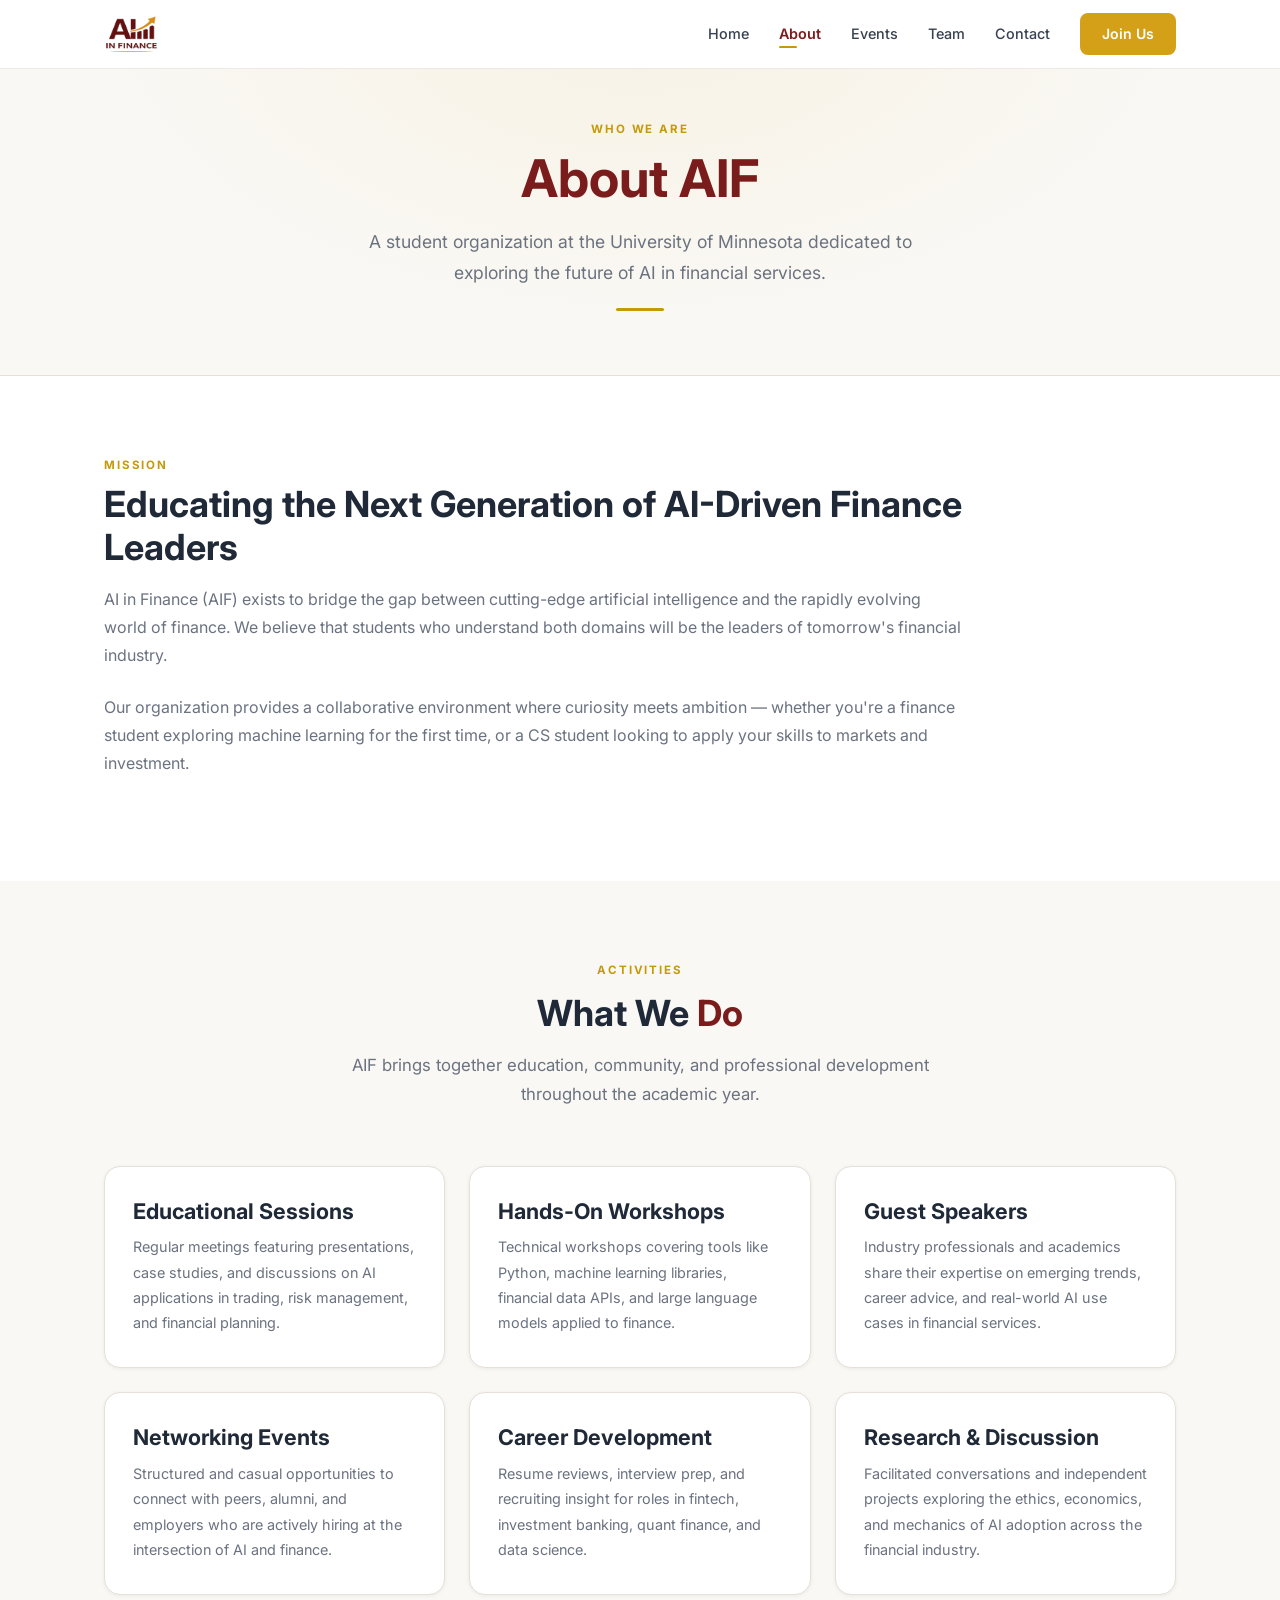
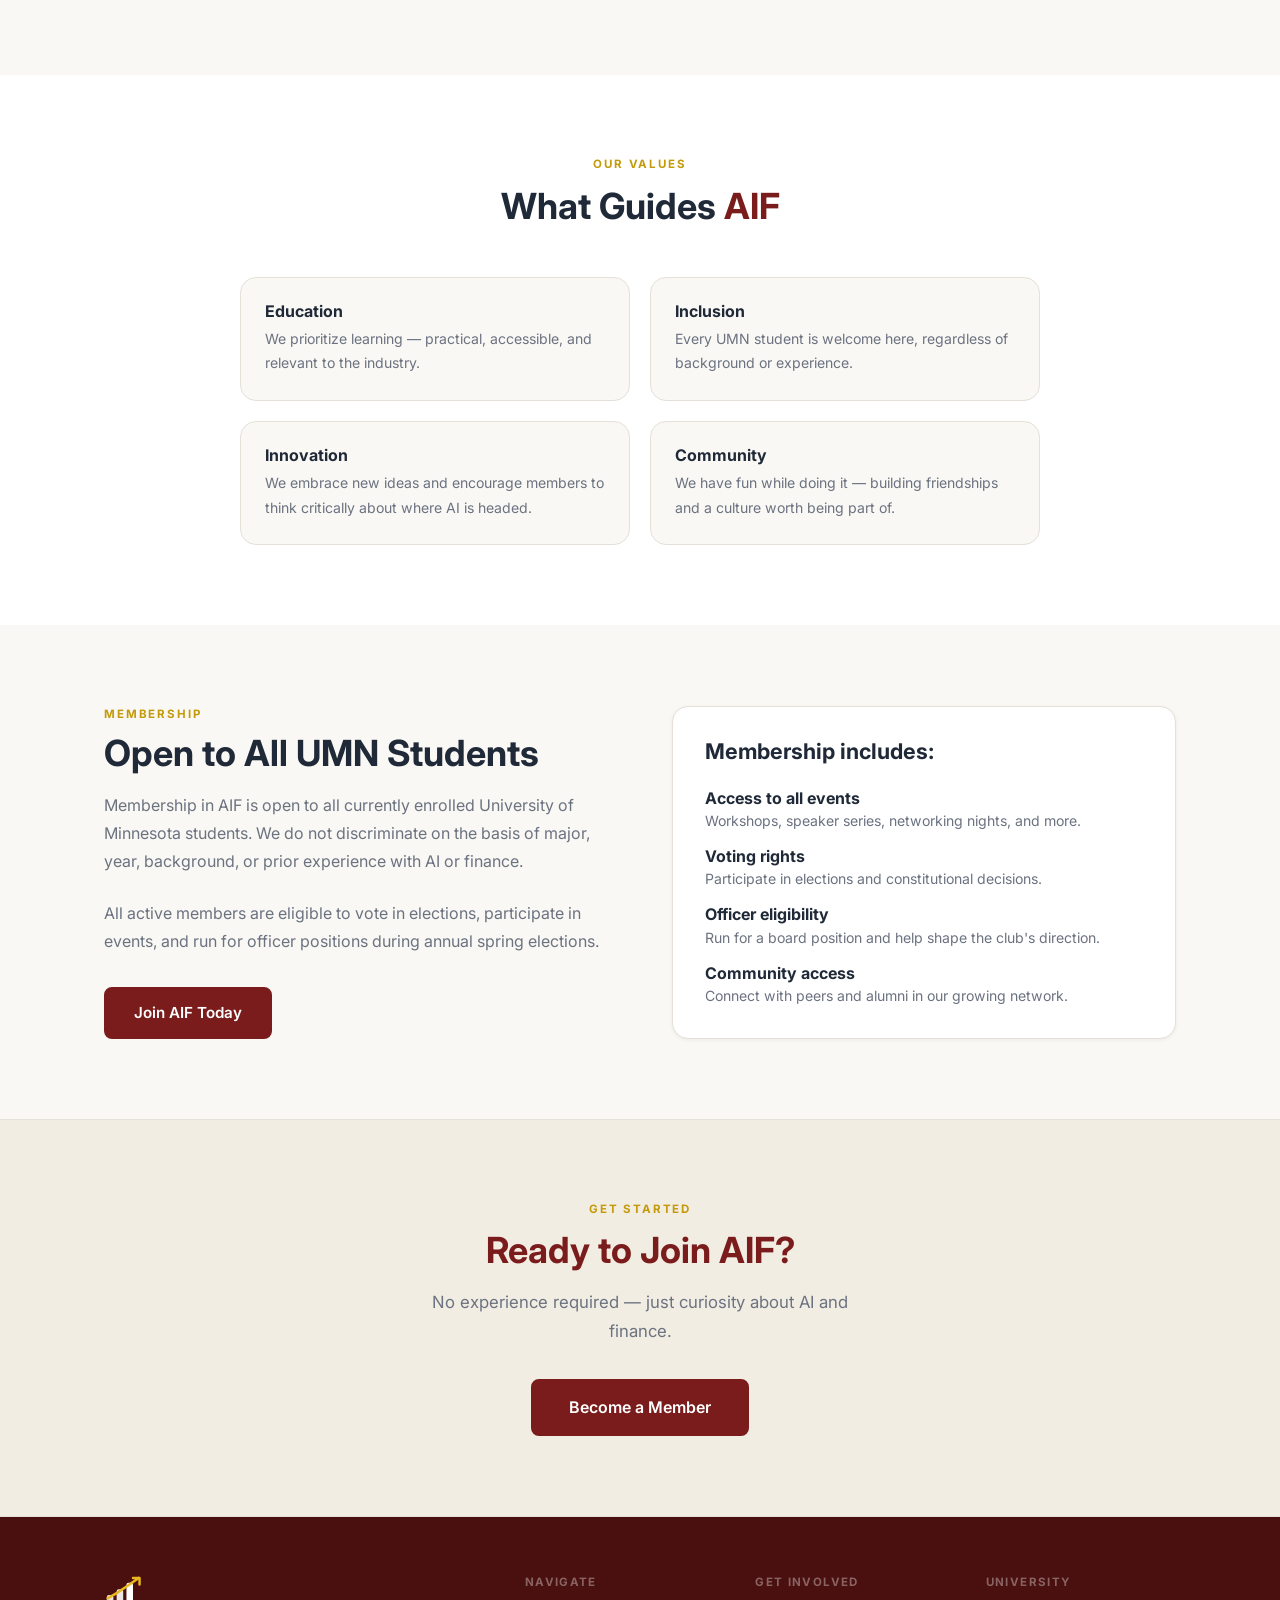
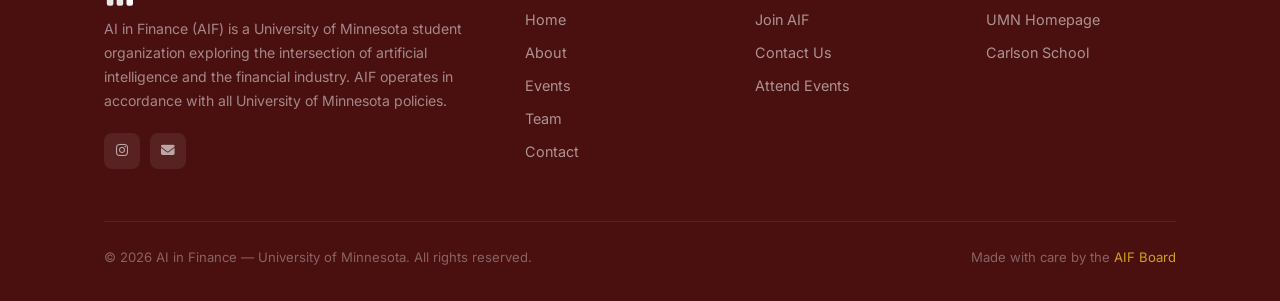
==== about.html @ bb0e1311 "Add files via upload" ====
<!DOCTYPE html>
<html lang="en" class="js">
<head>
  <meta charset="UTF-8" />
  <meta name="viewport" content="width=device-width, initial-scale=1.0" />
  <title>About — AI in Finance | University of Minnesota</title>
  <link rel="icon" type="image/png" href="[data-uri]" />
  <link rel="stylesheet" href="style.css" />
  <link rel="preconnect" href="https://fonts.googleapis.com" />
  <link rel="preconnect" href="https://fonts.gstatic.com" crossorigin />
  <link href="https://fonts.googleapis.com/css2?family=Inter:wght@400;500;600;700;800&display=swap" rel="stylesheet" />
  <link rel="stylesheet" href="https://cdnjs.cloudflare.com/ajax/libs/font-awesome/6.5.0/css/all.min.css" />
</head>
<body>

  <!-- NAVBAR -->
  <nav class="navbar">
    <div class="container navbar-inner">
      <a href="index.html" class="navbar-logo" aria-label="AI in Finance — University of Minnesota, home">
        <img src="aif-logo.png" alt="AI in Finance — University of Minnesota" class="navbar-logo-img" />
      </a>
      <div class="navbar-right">
        <ul class="navbar-links">
        <li><a href="index.html">Home</a></li>
        <li><a href="about.html" class="active">About</a></li>
        <li><a href="events.html">Events</a></li>
        <li><a href="team.html">Team</a></li>
        <li><a href="contact.html">Contact</a></li>
      </ul>
      <a href="contact.html" class="btn btn-gold navbar-cta">Join Us</a>
      </div>
      <button class="hamburger" id="hamburger" aria-label="Menu">
        <span></span><span></span><span></span>
      </button>
    </div>
    <div class="mobile-menu" id="mobileMenu" style="display:none;">
      <a href="index.html">Home</a>
      <a href="about.html">About</a>
      <a href="events.html">Events</a>
      <a href="team.html">Team</a>
      <a href="contact.html">Contact</a>
    </div>
  </nav>

  <!-- PAGE HERO -->
  <section class="page-hero">
    <div class="container page-hero-inner">
      <div class="section-label">Who We Are</div>
      <h1>About AIF</h1>
      <p>A student organization at the University of Minnesota dedicated to exploring the future of AI in financial services.</p>
      <div class="gold-bar"></div>
    </div>
  </section>

  <!-- MISSION -->
  <section class="section">
    <div class="container">
      <div class="mission-grid" style="display:block;">
        <div class="mission-text">
          <div class="section-label">Mission</div>
          <h2 style="max-width:860px;">Educating the Next Generation of <span>AI-Driven</span> Finance Leaders</h2>
          <p style="max-width:860px;">AI in Finance (AIF) exists to bridge the gap between cutting-edge artificial intelligence and the rapidly evolving world of finance. We believe that students who understand both domains will be the leaders of tomorrow's financial industry.</p>
          <p style="max-width:860px;">Our organization provides a collaborative environment where curiosity meets ambition — whether you're a finance student exploring machine learning for the first time, or a CS student looking to apply your skills to markets and investment.</p>
        </div>
      </div>
        </div>
      </div>
    </div>
  </section>

  <!-- WHAT WE DO -->
  <section class="section section-alt">
    <div class="container">
      <div class="text-center" style="margin-bottom: 56px;">
        <div class="section-label">Activities</div>
        <h2 class="section-title">What We <span>Do</span></h2>
        <p class="section-subtitle">AIF brings together education, community, and professional development throughout the academic year.</p>
      </div>
      <div class="focus-grid">
        <div class="card focus-card">
          <h3>Educational Sessions</h3>
          <p>Regular meetings featuring presentations, case studies, and discussions on AI applications in trading, risk management, and financial planning.</p>
        </div>
        <div class="card focus-card">
          <h3>Hands-On Workshops</h3>
          <p>Technical workshops covering tools like Python, machine learning libraries, financial data APIs, and large language models applied to finance.</p>
        </div>
        <div class="card focus-card">
          <h3>Guest Speakers</h3>
          <p>Industry professionals and academics share their expertise on emerging trends, career advice, and real-world AI use cases in financial services.</p>
        </div>
        <div class="card focus-card">
          <h3>Networking Events</h3>
          <p>Structured and casual opportunities to connect with peers, alumni, and employers who are actively hiring at the intersection of AI and finance.</p>
        </div>
        <div class="card focus-card">
          <h3>Career Development</h3>
          <p>Resume reviews, interview prep, and recruiting insight for roles in fintech, investment banking, quant finance, and data science.</p>
        </div>
        <div class="card focus-card">
          <h3>Research &amp; Discussion</h3>
          <p>Facilitated conversations and independent projects exploring the ethics, economics, and mechanics of AI adoption across the financial industry.</p>
        </div>
      </div>
    </div>
  </section>

  <!-- VALUES -->
  <section class="section">
    <div class="container">
      <div class="text-center" style="margin-bottom: 48px;">
        <div class="section-label">Our Values</div>
        <h2 class="section-title">What Guides <span>AIF</span></h2>
      </div>
      <div style="display: grid; grid-template-columns: repeat(2, 1fr); gap: 20px; max-width: 800px; margin: 0 auto;">
        <div style="display: flex; gap: 16px; padding: 24px; background: var(--cream); border: 1px solid var(--border); border-radius: var(--radius-lg);">
          <div>
            <h4 style="margin-bottom: 6px;">Education</h4>
            <p style="font-size: 0.88rem; margin: 0;">We prioritize learning — practical, accessible, and relevant to the industry.</p>
          </div>
        </div>
        <div style="display: flex; gap: 16px; padding: 24px; background: var(--cream); border: 1px solid var(--border); border-radius: var(--radius-lg);">
          <div>
            <h4 style="margin-bottom: 6px;">Inclusion</h4>
            <p style="font-size: 0.88rem; margin: 0;">Every UMN student is welcome here, regardless of background or experience.</p>
          </div>
        </div>
        <div style="display: flex; gap: 16px; padding: 24px; background: var(--cream); border: 1px solid var(--border); border-radius: var(--radius-lg);">
          <div>
            <h4 style="margin-bottom: 6px;">Innovation</h4>
            <p style="font-size: 0.88rem; margin: 0;">We embrace new ideas and encourage members to think critically about where AI is headed.</p>
          </div>
        </div>
        <div style="display: flex; gap: 16px; padding: 24px; background: var(--cream); border: 1px solid var(--border); border-radius: var(--radius-lg);">
          <div>
            <h4 style="margin-bottom: 6px;">Community</h4>
            <p style="font-size: 0.88rem; margin: 0;">We have fun while doing it — building friendships and a culture worth being part of.</p>
          </div>
        </div>
      </div>
    </div>
  </section>

  <!-- MEMBERSHIP -->
  <section class="section section-alt">
    <div class="container">
      <div class="mission-grid">
        <div class="mission-text">
          <div class="section-label">Membership</div>
          <h2>Open to <span>All</span> UMN Students</h2>
          <p>Membership in AIF is open to all currently enrolled University of Minnesota students. We do not discriminate on the basis of major, year, background, or prior experience with AI or finance.</p>
          <p>All active members are eligible to vote in elections, participate in events, and run for officer positions during annual spring elections.</p>
          <a href="contact.html" class="btn btn-primary" style="margin-top: 8px;">Join AIF Today</a>
        </div>
        <div class="mission-visual">
          <div class="card" style="padding: 32px;">
            <h3 style="margin-bottom: 24px; color: var(--text);">Membership includes:</h3>
            <div class="mission-pillars">
              <div class="mission-pillar">
                <div class="pillar-body">
                  <h4>Access to all events</h4>
                  <p>Workshops, speaker series, networking nights, and more.</p>
                </div>
              </div>
              <div class="mission-pillar">
                <div class="pillar-body">
                  <h4>Voting rights</h4>
                  <p>Participate in elections and constitutional decisions.</p>
                </div>
              </div>
              <div class="mission-pillar">
                <div class="pillar-body">
                  <h4>Officer eligibility</h4>
                  <p>Run for a board position and help shape the club's direction.</p>
                </div>
              </div>
              <div class="mission-pillar">
                <div class="pillar-body">
                  <h4>Community access</h4>
                  <p>Connect with peers and alumni in our growing network.</p>
                </div>
              </div>
            </div>
          </div>
        </div>
      </div>
    </div>
  </section>

  <!-- CTA -->
  <section class="cta-section">
    <div class="container">
      <div class="section-label">Get Started</div>
      <h2>Ready to Join AIF?</h2>
      <p>No experience required — just curiosity about AI and finance.</p>
      <a href="contact.html" class="btn btn-primary" style="font-size:1rem;padding:14px 36px;">Become a Member</a>
    </div>
  </section>

  <!-- FOOTER -->
  <footer class="footer">
    <div class="container">
      <div class="footer-grid">
        <div class="footer-brand">
          <svg class="logo-mark" width="40" height="36" viewBox="0 0 48 44" fill="none" xmlns="http://www.w3.org/2000/svg" role="img" aria-label="AI in Finance logo"><rect x="3" y="27" width="8" height="13" rx="2.5" fill="#FAF8F4" opacity="0.92"/><rect x="15" y="20" width="8" height="20" rx="2.5" fill="#FAF8F4" opacity="0.92"/><rect x="27" y="12" width="8" height="28" rx="2.5" fill="#FFFFFF"/><path d="M4 31 L16 24 L28 16 L42 6" stroke="#E8B820" stroke-width="3" stroke-linecap="round" stroke-linejoin="round"/><path d="M35 6 L43 6 L43 14" stroke="#E8B820" stroke-width="3" stroke-linecap="round" stroke-linejoin="round"/></svg>
          <p>AI in Finance (AIF) is a University of Minnesota student organization exploring the intersection of artificial intelligence and the financial industry. AIF operates in accordance with all University of Minnesota policies.</p>
          <div class="footer-social">
            <a href="https://instagram.com/aifclub_umn" target="_blank" rel="noopener" aria-label="Instagram"><i class="fa-brands fa-instagram"></i></a>
            <a href="#" aria-label="Email"><i class="fa-solid fa-envelope"></i></a>
          </div>
        </div>
        <div class="footer-col">
          <h5>Navigate</h5>
          <a href="index.html">Home</a>
          <a href="about.html">About</a>
          <a href="events.html">Events</a>
          <a href="team.html">Team</a>
          <a href="contact.html">Contact</a>
        </div>
        <div class="footer-col">
          <h5>Get Involved</h5>
          <a href="contact.html">Join AIF</a>
          <a href="contact.html">Contact Us</a>
          <a href="events.html">Attend Events</a>
        </div>
        <div class="footer-col">
          <h5>University</h5>
          <a href="https://umn.edu" target="_blank" rel="noopener">UMN Homepage</a>
          <a href="https://carlsonschool.umn.edu" target="_blank" rel="noopener">Carlson School</a>
        </div>
      </div>
      <div class="footer-bottom">
        <p>© 2026 AI in Finance — University of Minnesota. All rights reserved.</p>
        <p>Made with care by the <span>AIF Board</span></p>
      </div>
    </div>
  </footer>

  <script src="script.js"></script>
</body>
</html>
---- style.css ----
/* ===========================
   AIF — AI in Finance Website
   University of Minnesota
   =========================== */

:root {
  --maroon: #7B1C1C;
  --maroon-deep: #4A0F0F;
  --maroon-light: #9B2C2C;
  --maroon-soft: rgba(123,28,28,0.07);
  --gold: #C49A0A;
  --gold-warm: #D4A017;
  --gold-light: #E8B820;
  --cream: #FAF8F4;
  --cream-mid: #F2EDE3;
  --white: #FFFFFF;
  --off-white: #F7F5F1;
  --light-gray: #F0EFEC;
  --text: #1F2937;
  --text-mid: #374151;
  --text-light: #6B7280;
  --border: #E5E0D8;
  --border-light: #EDE9E2;
  --shadow-sm: 0 1px 4px rgba(0,0,0,0.06);
  --shadow-md: 0 4px 16px rgba(0,0,0,0.09);
  --shadow-lg: 0 8px 32px rgba(0,0,0,0.12);
  --radius: 8px;
  --radius-lg: 16px;
  --transition: 0.2s ease;
}

/* ---- Reset & Base ---- */
*, *::before, *::after { box-sizing: border-box; margin: 0; padding: 0; }

html { scroll-behavior: smooth; font-size: 16px; }

body {
  font-family: 'Inter', 'Segoe UI', system-ui, -apple-system, sans-serif;
  color: var(--text);
  background: var(--white);
  line-height: 1.6;
}

img { max-width: 100%; display: block; }
a { text-decoration: none; color: inherit; }
ul { list-style: none; }

/* ---- Typography ---- */
h1, h2, h3, h4 { line-height: 1.2; font-weight: 700; }
h1 { font-size: clamp(2rem, 5vw, 3.25rem); }
h2 { font-size: clamp(1.6rem, 3.5vw, 2.25rem); }
h3 { font-size: clamp(1.1rem, 2vw, 1.35rem); }
h4 { font-size: 1rem; }
p  { font-size: 1rem; color: var(--text-light); line-height: 1.75; }

/* ---- Layout ---- */
.container { max-width: 1120px; margin: 0 auto; padding: 0 24px; }
.section { padding: 80px 0; }
.section-alt { background: var(--cream); }

.section-label {
  font-size: 0.72rem;
  font-weight: 700;
  letter-spacing: 0.16em;
  text-transform: uppercase;
  color: var(--gold);
  margin-bottom: 12px;
}

.section-title { color: var(--text); margin-bottom: 16px; }
.section-title span { color: var(--maroon); }

.section-subtitle {
  max-width: 600px;
  margin: 0 auto 56px;
  text-align: center;
  color: var(--text-light);
  font-size: 1.05rem;
}

/* ---- Buttons ---- */
.btn {
  display: inline-flex;
  align-items: center;
  gap: 8px;
  padding: 12px 28px;
  border-radius: var(--radius);
  font-size: 0.95rem;
  font-weight: 600;
  cursor: pointer;
  transition: all var(--transition);
  border: 2px solid transparent;
}

.btn-primary {
  background: var(--maroon);
  color: var(--white);
  border-color: var(--maroon);
}
.btn-primary:hover {
  background: var(--maroon-light);
  border-color: var(--maroon-light);
  transform: translateY(-1px);
  box-shadow: var(--shadow-md);
}

.btn-secondary {
  background: transparent;
  color: var(--white);
  border-color: rgba(255,255,255,0.55);
}
.btn-secondary:hover {
  background: rgba(255,255,255,0.12);
  border-color: var(--white);
}

.btn-outline {
  background: transparent;
  color: var(--maroon);
  border-color: var(--maroon);
}
.btn-outline:hover {
  background: var(--maroon);
  color: var(--white);
}

.btn-gold {
  background: var(--gold-warm);
  color: var(--white);
  border-color: var(--gold-warm);
}
.btn-gold:hover {
  background: var(--gold-light);
  border-color: var(--gold-light);
  transform: translateY(-1px);
  box-shadow: var(--shadow-md);
}

/* ---- Navigation ---- */
.navbar {
  position: fixed;
  top: 0; left: 0; right: 0;
  z-index: 1000;
  background: var(--white);
  border-bottom: 1px solid var(--border-light);
  transition: box-shadow var(--transition);
}

.navbar.scrolled { box-shadow: var(--shadow-md); }

.navbar-inner {
  display: flex;
  align-items: center;
  justify-content: space-between;
  height: 68px;
}

.navbar-logo {
  display: flex;
  align-items: center;
  gap: 12px;
}

.navbar-logo-img {
  height: 40px;
  width: auto;
  display: block;
  transition: height .3s cubic-bezier(.22,.65,.25,1);
}
.navbar.scrolled .navbar-logo-img { height: 36px; }

.navbar-right {
  display: flex;
  align-items: center;
  gap: 16px;
}

.navbar-logo-text {
  display: flex;
  flex-direction: column;
  line-height: 1.1;
}

.navbar-logo-text .logo-name {
  font-size: 1rem;
  font-weight: 700;
  color: var(--maroon);
  letter-spacing: 0.01em;
}

.navbar-logo-text .logo-sub {
  font-size: 0.67rem;
  color: var(--text-light);
  letter-spacing: 0.06em;
  text-transform: uppercase;
  font-weight: 500;
}

.navbar-links {
  display: flex;
  align-items: center;
  gap: 2px;
}

.navbar-links a {
  padding: 8px 14px;
  font-size: 0.9rem;
  font-weight: 500;
  color: var(--text-mid);
  border-radius: var(--radius);
  transition: all var(--transition);
  position: relative;
}

.navbar-links a:hover { color: var(--maroon); background: var(--maroon-soft); }

.navbar-links a.active {
  color: var(--maroon);
  font-weight: 600;
}

.navbar-links a.active::after {
  content: '';
  position: absolute;
  bottom: 2px;
  left: 50%;
  transform: translateX(-50%);
  width: 18px;
  height: 2px;
  background: var(--gold);
  border-radius: 2px;
}

.navbar-cta { margin-left: 0; padding: 8px 20px; font-size: 0.88rem; }

.hamburger {
  display: none;
  flex-direction: column;
  gap: 5px;
  cursor: pointer;
  padding: 8px;
  background: none;
  border: none;
}

.hamburger span {
  display: block;
  width: 22px;
  height: 2px;
  background: var(--text);
  border-radius: 2px;
  transition: all 0.3s ease;
}

.mobile-menu {
  display: none;
  flex-direction: column;
  background: var(--white);
  padding: 12px 24px 24px;
  border-top: 1px solid var(--border-light);
}

.mobile-menu a {
  padding: 12px 0;
  font-size: 1rem;
  font-weight: 500;
  color: var(--text-mid);
  border-bottom: 1px solid var(--border-light);
  transition: color var(--transition);
}

.mobile-menu a:last-child { border-bottom: none; }
.mobile-menu a:hover, .mobile-menu a.active { color: var(--maroon); }

/* ---- Hero ---- */
.hero {
  min-height: 100vh;
  background: var(--cream);
  display: flex;
  align-items: center;
  position: relative;
  overflow: hidden;
  padding-top: 68px;
}

.hero::before {
  content: '';
  position: absolute;
  inset: 0;
  background:
    radial-gradient(ellipse at 85% 30%, rgba(196,154,10,0.08) 0%, transparent 55%),
    radial-gradient(ellipse at 15% 80%, rgba(123,28,28,0.06) 0%, transparent 50%);
}

.hero-grid {
  position: absolute;
  inset: 0;
  background-image:
    linear-gradient(rgba(0,0,0,0.025) 1px, transparent 1px),
    linear-gradient(90deg, rgba(0,0,0,0.025) 1px, transparent 1px);
  background-size: 60px 60px;
}

.hero-content {
  position: relative;
  z-index: 1;
  max-width: 700px;
}

.hero-badge {
  display: inline-flex;
  align-items: center;
  gap: 8px;
  background: rgba(196,154,10,0.1);
  border: 1px solid rgba(196,154,10,0.3);
  border-radius: 100px;
  padding: 6px 16px;
  margin-bottom: 28px;
  font-size: 0.78rem;
  font-weight: 700;
  color: var(--gold);
  letter-spacing: 0.07em;
  text-transform: uppercase;
}

.hero-badge-dot {
  width: 6px;
  height: 6px;
  background: var(--gold);
  border-radius: 50%;
}

.hero h1 { color: var(--maroon); margin-bottom: 20px; }
.hero h1 span { color: var(--text); }

.hero p {
  font-size: 1.1rem;
  color: var(--text-light);
  margin-bottom: 36px;
  max-width: 560px;
  line-height: 1.8;
}

.hero-actions { display: flex; gap: 16px; flex-wrap: wrap; margin-bottom: 56px; }

.hero-stats { display: flex; gap: 40px; flex-wrap: wrap; }

.hero-stat-num {
  font-size: 1.75rem;
  font-weight: 800;
  color: var(--maroon);
  line-height: 1;
  margin-bottom: 4px;
}

.hero-stat-num span { color: var(--gold); }

.hero-stat-label {
  font-size: 0.78rem;
  color: var(--text-light);
  text-transform: uppercase;
  letter-spacing: 0.08em;
  font-weight: 500;
}

/* ---- Card ---- */
.card {
  background: var(--white);
  border-radius: var(--radius-lg);
  border: 1px solid var(--border);
  box-shadow: var(--shadow-sm);
  transition: all var(--transition);
  overflow: hidden;
}

.card:hover { box-shadow: var(--shadow-md); transform: translateY(-2px); }

/* ---- Mission ---- */
.mission-grid {
  display: grid;
  grid-template-columns: 1fr 1fr;
  gap: 64px;
  align-items: center;
}

.mission-text .section-label { margin-bottom: 8px; }
.mission-text h2 { margin-bottom: 16px; }
.mission-text p { margin-bottom: 24px; }

.mission-pillars { display: flex; flex-direction: column; gap: 16px; }

.mission-pillar { display: flex; gap: 14px; align-items: flex-start; }

.pillar-icon {
  width: 40px;
  height: 40px;
  min-width: 40px;
  border-radius: var(--radius);
  background: var(--cream);
  border: 1px solid var(--border);
  display: flex;
  align-items: center;
  justify-content: center;
  color: var(--maroon);
  font-size: 0.95rem;
}

.pillar-body h4 { color: var(--text); margin-bottom: 2px; }
.pillar-body p { font-size: 0.88rem; line-height: 1.5; margin: 0; }

.mission-card-stack { display: flex; flex-direction: column; gap: 12px; }

.mission-stat-card {
  background: var(--white);
  border: 1px solid var(--border);
  border-radius: var(--radius-lg);
  padding: 20px 24px;
  box-shadow: var(--shadow-sm);
  display: flex;
  align-items: center;
  gap: 16px;
}

.mission-stat-card.accent {
  background: var(--maroon);
  border-color: var(--maroon);
}

.stat-icon {
  width: 48px;
  height: 48px;
  min-width: 48px;
  border-radius: var(--radius);
  display: flex;
  align-items: center;
  justify-content: center;
  font-size: 1.1rem;
}

.stat-icon-maroon { background: var(--maroon-soft); color: var(--maroon); }
.stat-icon-gold { background: rgba(196,154,10,0.1); color: var(--gold); }
.stat-icon-light { background: rgba(255,255,255,0.15); color: var(--white); }

.stat-body .stat-num { font-size: 1.1rem; font-weight: 700; color: var(--text); line-height: 1.2; }
.mission-stat-card.accent .stat-body .stat-num { color: var(--white); }
.stat-body .stat-label { font-size: 0.82rem; color: var(--text-light); margin: 2px 0 0; }
.mission-stat-card.accent .stat-body .stat-label { color: rgba(255,255,255,0.7); }

/* ---- Focus Areas ---- */
.focus-grid { display: grid; grid-template-columns: repeat(3, 1fr); gap: 24px; }

.focus-card { padding: 32px 28px; }

.focus-icon {
  width: 52px;
  height: 52px;
  border-radius: var(--radius);
  display: flex;
  align-items: center;
  justify-content: center;
  font-size: 1.2rem;
  margin-bottom: 20px;
  background: var(--maroon-soft);
  color: var(--maroon);
  border: 1px solid rgba(123,28,28,0.1);
}

.focus-card h3 { color: var(--text); margin-bottom: 10px; }
.focus-card p { font-size: 0.9rem; margin: 0; }

/* ---- Events ---- */
.events-header {
  display: flex;
  align-items: flex-end;
  justify-content: space-between;
  margin-bottom: 40px;
}

.events-header .text-block { max-width: 500px; }
.events-header .text-block .section-label { margin-bottom: 8px; }
.events-header .text-block h2 { margin-bottom: 0; }

.events-grid { display: grid; grid-template-columns: repeat(3, 1fr); gap: 24px; }

.event-card { padding: 28px; }

.event-type {
  font-size: 0.72rem;
  font-weight: 700;
  letter-spacing: 0.1em;
  text-transform: uppercase;
  padding: 4px 10px;
  border-radius: 100px;
  display: inline-block;
  margin-bottom: 16px;
}

.event-type-workshop  { background: var(--maroon-soft); color: var(--maroon); }
.event-type-speaker   { background: rgba(196,154,10,0.1); color: #8A6C00; }
.event-type-networking { background: rgba(30,60,100,0.07); color: #2A4A6A; }
.event-type-social    { background: rgba(59,130,246,0.08); color: #2563EB; }

.event-date {
  display: flex;
  align-items: center;
  gap: 7px;
  font-size: 0.82rem;
  font-weight: 600;
  color: var(--text-light);
  margin-bottom: 10px;
}

.event-card h3 { color: var(--text); margin-bottom: 8px; }
.event-card p { font-size: 0.88rem; margin-bottom: 20px; }

.event-footer {
  display: flex;
  align-items: center;
  justify-content: space-between;
  padding-top: 16px;
  border-top: 1px solid var(--border-light);
}

.event-location {
  font-size: 0.8rem;
  color: var(--text-light);
  display: flex;
  align-items: center;
  gap: 5px;
}

/* ---- Team ---- */
.team-grid { display: grid; grid-template-columns: repeat(5, 1fr); gap: 20px; }

.team-card { text-align: center; padding: 28px 16px 24px; }

.team-avatar {
  width: 72px;
  height: 72px;
  border-radius: 50%;
  background: var(--maroon-soft);
  display: flex;
  align-items: center;
  justify-content: center;
  margin: 0 auto 14px;
  font-size: 1.2rem;
  font-weight: 700;
  color: var(--maroon);
  border: 2px solid var(--border);
}

.team-card h3 { font-size: 0.95rem; color: var(--text); margin-bottom: 4px; }
.team-card .team-role { font-size: 0.78rem; font-weight: 600; color: var(--maroon); text-transform: uppercase; letter-spacing: 0.06em; margin: 0; line-height: 1.4; }

/* ---- Contact ---- */
.contact-grid { display: grid; grid-template-columns: 1fr 1fr; gap: 64px; align-items: start; }

.contact-info h2 { margin-bottom: 16px; }
.contact-info > p { margin-bottom: 32px; }

.contact-links { display: flex; flex-direction: column; gap: 14px; }

.contact-link {
  display: flex;
  align-items: center;
  gap: 16px;
  padding: 16px;
  background: var(--cream);
  border: 1px solid var(--border);
  border-radius: var(--radius);
  transition: all var(--transition);
}

.contact-link:hover { background: var(--white); box-shadow: var(--shadow-md); }

.contact-link-icon {
  width: 44px;
  height: 44px;
  min-width: 44px;
  border-radius: var(--radius);
  background: var(--white);
  display: flex;
  align-items: center;
  justify-content: center;
  font-size: 1rem;
  color: var(--maroon);
  box-shadow: var(--shadow-sm);
  border: 1px solid var(--border);
}

.contact-link-body h4 { color: var(--text); margin-bottom: 2px; }
.contact-link-body p { font-size: 0.85rem; margin: 0; }

.contact-form-card { padding: 36px; }

.form-group { margin-bottom: 20px; }

.form-group label { display: block; font-size: 0.85rem; font-weight: 600; color: var(--text); margin-bottom: 6px; }

.form-group input,
.form-group select,
.form-group textarea {
  width: 100%;
  padding: 11px 14px;
  border: 1.5px solid var(--border);
  border-radius: var(--radius);
  font-size: 0.95rem;
  font-family: inherit;
  color: var(--text);
  background: var(--white);
  transition: border-color var(--transition);
  outline: none;
  appearance: none;
}

.form-group input:focus,
.form-group select:focus,
.form-group textarea:focus {
  border-color: var(--maroon);
  box-shadow: 0 0 0 3px rgba(123,28,28,0.07);
}

.form-group textarea { resize: vertical; min-height: 100px; }
.form-row { display: grid; grid-template-columns: 1fr 1fr; gap: 16px; }

/* ---- CTA Section ---- */
.cta-section {
  background: var(--cream-mid);
  padding: 80px 0;
  text-align: center;
  border-top: 1px solid var(--border);
  border-bottom: 1px solid var(--border);
}

.cta-section .section-label { margin-bottom: 10px; }

.cta-section h2 {
  color: var(--maroon);
  margin-bottom: 16px;
  font-size: clamp(1.6rem,4vw,2.25rem);
}

.cta-section p {
  max-width: 480px;
  margin: 0 auto 32px;
  font-size: 1.05rem;
}

/* ---- Footer ---- */
.footer {
  background: var(--maroon-deep);
  color: rgba(255,255,255,0.6);
  padding: 56px 0 32px;
}

.footer-grid {
  display: grid;
  grid-template-columns: 2fr 1fr 1fr 1fr;
  gap: 40px;
  margin-bottom: 48px;
}

.footer-brand img { height: 36px; margin-bottom: 14px; }

.footer-brand p {
  font-size: 0.88rem;
  color: rgba(255,255,255,0.5);
  line-height: 1.7;
  margin-bottom: 20px;
}

.footer-social { display: flex; gap: 10px; }

.footer-social a {
  width: 36px;
  height: 36px;
  border-radius: var(--radius);
  background: rgba(255,255,255,0.08);
  display: flex;
  align-items: center;
  justify-content: center;
  font-size: 0.85rem;
  color: rgba(255,255,255,0.6);
  transition: all var(--transition);
}

.footer-social a:hover { background: rgba(255,255,255,0.15); color: var(--white); }

.footer-col h5 {
  font-size: 0.72rem;
  font-weight: 700;
  letter-spacing: 0.12em;
  text-transform: uppercase;
  color: rgba(255,255,255,0.35);
  margin-bottom: 16px;
}

.footer-col a { display: block; font-size: 0.9rem; color: rgba(255,255,255,0.55); margin-bottom: 10px; transition: color var(--transition); }
.footer-col a:hover { color: var(--white); }

.footer-bottom {
  padding-top: 24px;
  border-top: 1px solid rgba(255,255,255,0.08);
  display: flex;
  justify-content: space-between;
  align-items: center;
  flex-wrap: wrap;
  gap: 12px;
}

.footer-bottom p { font-size: 0.82rem; color: rgba(255,255,255,0.35); margin: 0; }
.footer-bottom span { color: var(--gold-warm); }

/* ---- Page Hero ---- */
.page-hero {
  background: var(--cream);
  padding: 120px 0 64px;
  text-align: center;
  border-bottom: 1px solid var(--border);
  position: relative;
  overflow: hidden;
}

.page-hero::before {
  content: '';
  position: absolute;
  inset: 0;
  background: radial-gradient(ellipse at center top, rgba(196,154,10,0.07) 0%, transparent 60%);
}

.page-hero-inner { position: relative; z-index: 1; }
.page-hero .section-label { margin-bottom: 10px; }
.page-hero h1 { color: var(--maroon); margin-bottom: 16px; }
.page-hero p { color: var(--text-light); font-size: 1.1rem; max-width: 560px; margin: 0 auto; }

/* ---- Divider ---- */
.gold-bar { width: 48px; height: 3px; background: var(--gold); border-radius: 2px; margin: 20px auto 0; }

/* ---- Utilities ---- */
.text-center { text-align: center; }

/* ---- Responsive ---- */
@media (max-width: 1024px) {
  .team-grid { grid-template-columns: repeat(4, 1fr); }
  .focus-grid { grid-template-columns: repeat(2, 1fr); }
  .footer-grid { grid-template-columns: 1fr 1fr; gap: 32px; }
}

@media (max-width: 768px) {
  .section { padding: 60px 0; }
  .navbar-right { display: none; }
  .hamburger { display: flex; }
  .mission-grid, .contact-grid { grid-template-columns: 1fr; gap: 40px; }
  .events-grid { grid-template-columns: 1fr; }
  .focus-grid { grid-template-columns: 1fr; }
  .team-grid { grid-template-columns: repeat(2, 1fr); }
  .hero-stats { gap: 24px; }
  .events-header { flex-direction: column; align-items: flex-start; gap: 20px; }
  .footer-grid { grid-template-columns: 1fr; }
  .form-row { grid-template-columns: 1fr; }
  .footer-bottom { flex-direction: column; text-align: center; }
}

@media (max-width: 480px) {
  .team-grid { grid-template-columns: repeat(2, 1fr); }
  .hero-actions { flex-direction: column; }
  .hero-actions .btn { width: 100%; justify-content: center; }
}

/* ============================================================
   INTERACTIONS — restrained & professional
   - No scroll reveals (page renders fully loaded)
   - No sheen/flash effects anywhere
   - Only clickable buttons enlarge on hover
   - Home hero keeps a quiet one-time "discovery" entrance
   ============================================================ */

/* ---- Glassy navbar on scroll ---- */
.navbar { transition: box-shadow .25s ease, background .25s ease, backdrop-filter .25s ease; }
.navbar-inner { transition: height .3s cubic-bezier(.22,.65,.25,1); }
.navbar.scrolled {
  background: rgba(255,255,255,0.85);
  -webkit-backdrop-filter: saturate(160%) blur(10px);
          backdrop-filter: saturate(160%) blur(10px);
  box-shadow: 0 1px 0 var(--border-light), 0 6px 24px rgba(15,23,42,0.05);
}
.navbar.scrolled .navbar-inner { height: 60px; }

/* ---- Nav link underline grows from left ---- */
.navbar-links a::after {
  content: ''; position: absolute;
  left: 14px; right: 14px; bottom: 4px;
  height: 2px; background: var(--gold); border-radius: 2px;
  transform: scaleX(0); transform-origin: left;
  transition: transform .28s cubic-bezier(.22,.65,.25,1);
  width: auto;
}
.navbar-links a:hover::after { transform: scaleX(1); }
.navbar-links a.active::after { transform: scaleX(1); left: 14px; right: 14px; }

/* ---- Cards: quiet hover (subtle shadow + border only; NO resize, NO flash) ---- */
.card, .lbc-card, .purpose-item, .focus-card, .event-card, .board-card,
.mission-stat-card, .contact-link, .role-card {
  transition: box-shadow .25s ease, border-color .25s ease;
}
.card:hover, .lbc-card:hover, .purpose-item:hover, .focus-card:hover,
.event-card:hover, .board-card:hover, .role-card:hover {
  box-shadow: var(--shadow-md);
  border-color: var(--border);
}

/* ---- Buttons are the only thing that enlarges on hover ---- */
.btn { transition: transform .2s ease, box-shadow .2s ease, background .2s ease, color .2s ease, border-color .2s ease; }
.btn:hover { transform: translateY(-2px) scale(1.03); }
.btn i.fa-arrow-right { transition: transform .2s ease; }
.btn:hover i.fa-arrow-right { transform: translateX(4px); }

/* ============================================================
   HOME HERO — one-time "discovery" entrance only (no scroll reveals)
   ============================================================ */
.hero-glow, .hero-grid-lines { transition: transform .35s ease; will-change: transform; }
html.js .home-badge   { animation: heroUp .8s cubic-bezier(.22,.65,.25,1) both .15s; }
html.js .home-hero h1 { animation: heroClip 1s cubic-bezier(.22,.65,.25,1) both .32s; }
html.js .home-hero .lead { animation: heroUp .8s cubic-bezier(.22,.65,.25,1) both .55s; }
html.js .home-cta-row { animation: heroUp .8s cubic-bezier(.22,.65,.25,1) both .7s; }
html.js .home-stats   { animation: heroUp .8s cubic-bezier(.22,.65,.25,1) both .85s; }
@keyframes heroUp   { from { opacity: 0; transform: translateY(24px); } to { opacity: 1; transform: none; } }
@keyframes heroClip {
  from { opacity: 0; transform: translateY(28px); clip-path: inset(0 0 100% 0); }
  to   { opacity: 1; transform: none; clip-path: inset(0 0 -12% 0); }
}

@media (prefers-reduced-motion: reduce) {
  html.js *, html.js *::before, html.js *::after {
    animation-duration: .001ms !important; animation-delay: 0ms !important;
  }
  .btn:hover { transform: none; }
}

/* navbar logo sizing */
/* navbar logo sizing handled above (.navbar-logo-img with chip) */
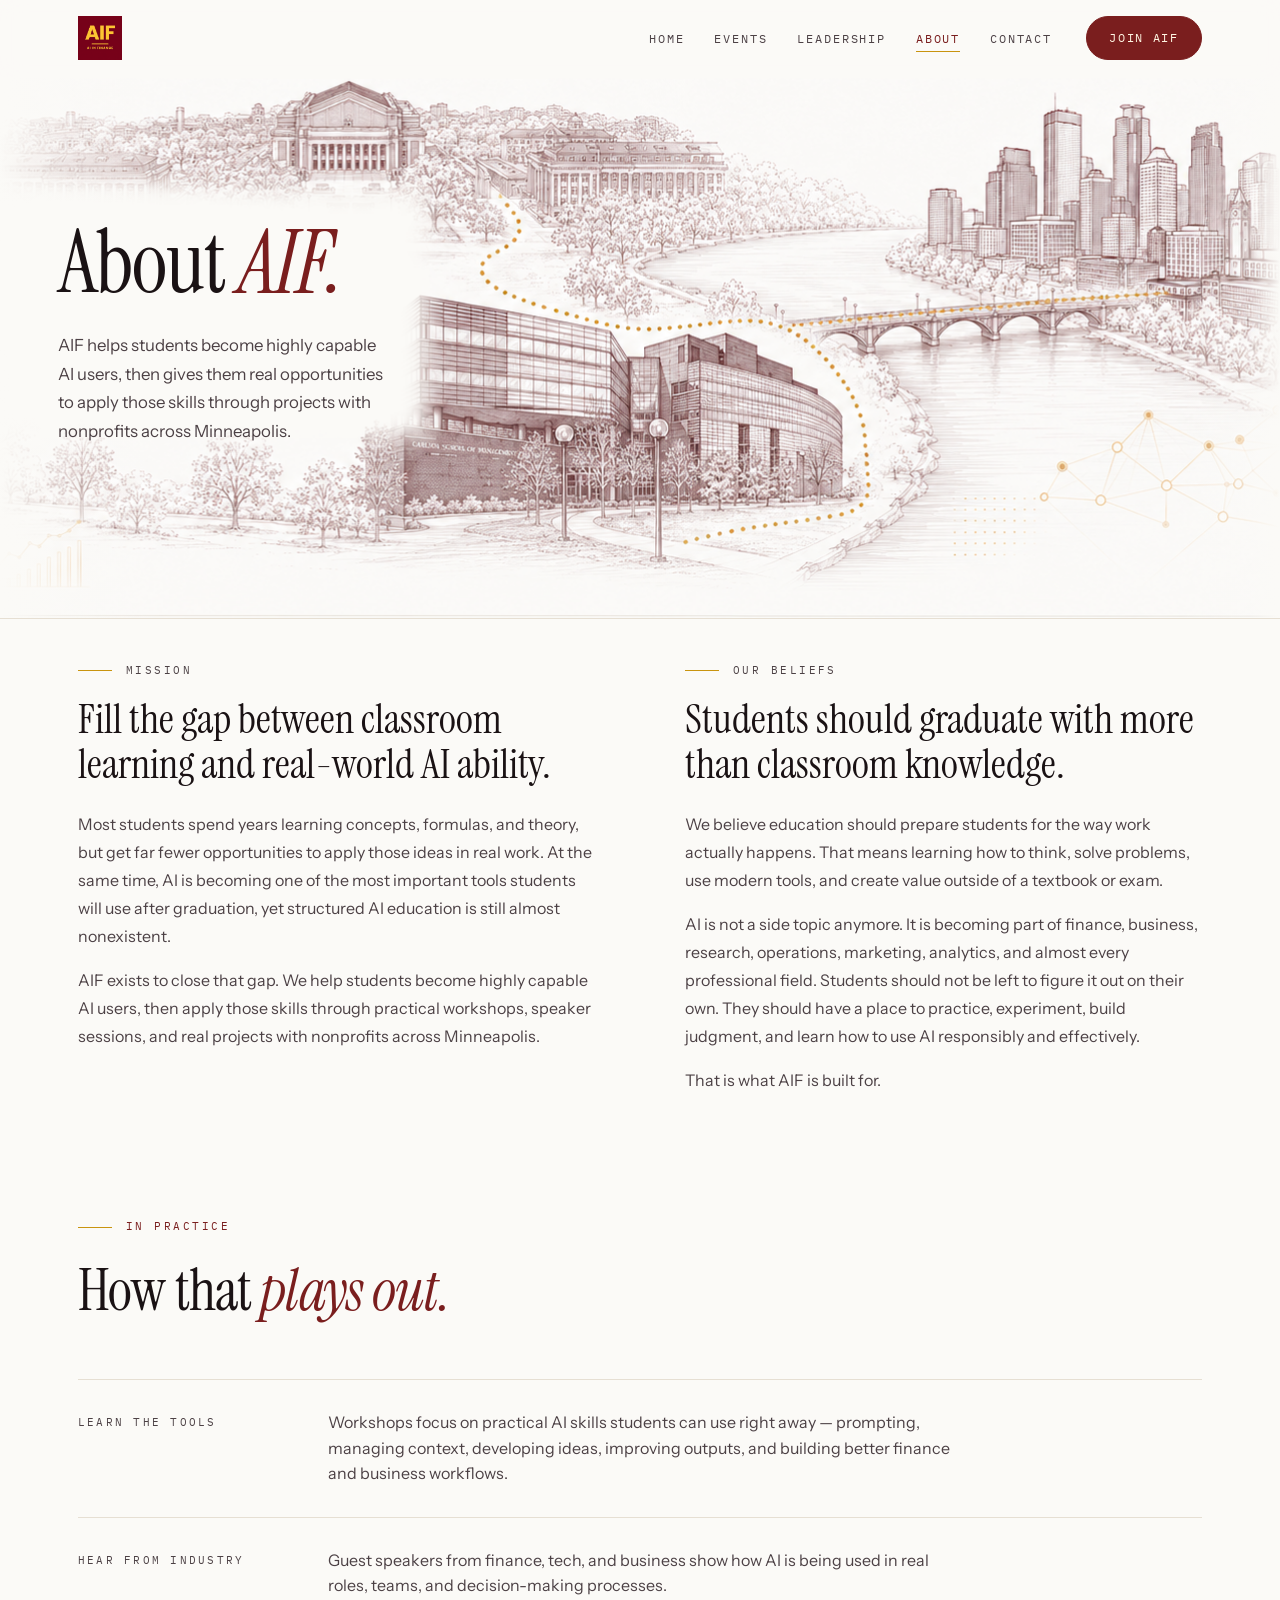
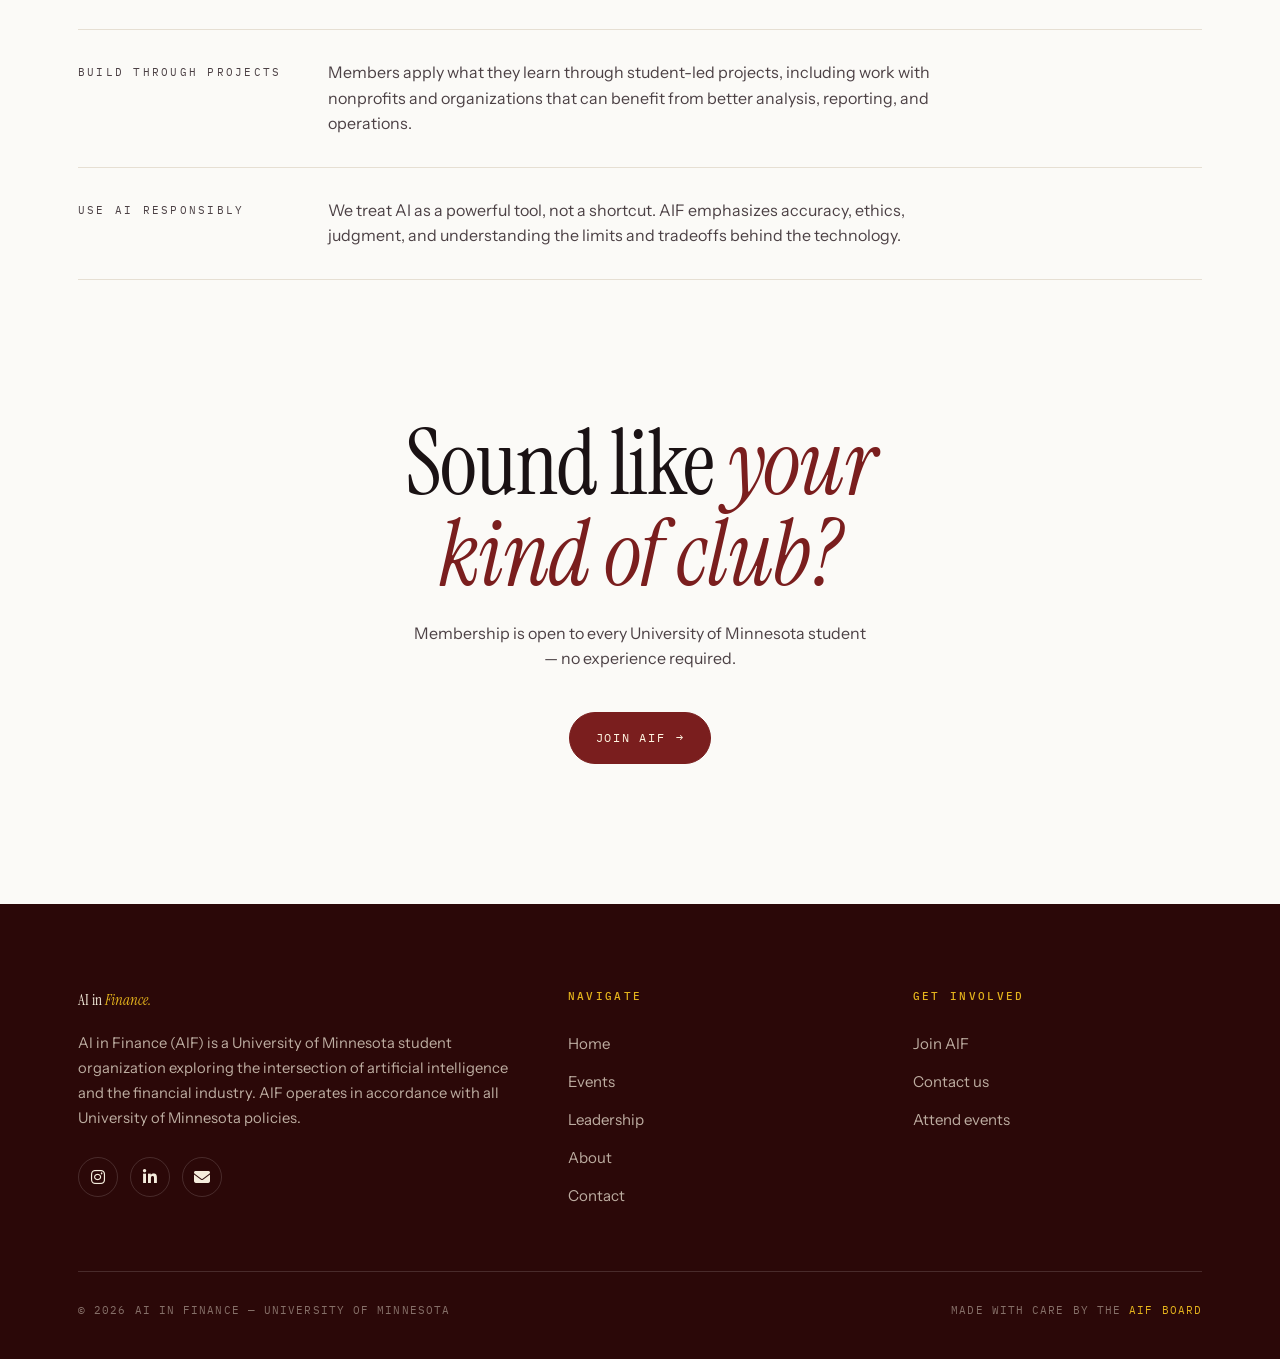
==== commit 9c400ae7: "Add files via upload" ====
--- a/about.html
+++ b/about.html
@@ -1,33 +1,34 @@
 <!DOCTYPE html>
-<html lang="en" class="js">
+<html lang="en">
 <head>
   <meta charset="UTF-8" />
   <meta name="viewport" content="width=device-width, initial-scale=1.0" />
   <title>About — AI in Finance | University of Minnesota</title>
-  <link rel="icon" type="image/png" href="[data-uri]" />
+  <meta name="description" content="AIF builds AI literacy for students pursuing careers in finance, business, and beyond." />
+  <link rel="icon" type="image/png" href="assets/images/brand/aif-logo.png" />
   <link rel="stylesheet" href="style.css" />
   <link rel="preconnect" href="https://fonts.googleapis.com" />
   <link rel="preconnect" href="https://fonts.gstatic.com" crossorigin />
-  <link href="https://fonts.googleapis.com/css2?family=Inter:wght@400;500;600;700;800&display=swap" rel="stylesheet" />
+  <link href="https://fonts.googleapis.com/css2?family=Instrument+Serif:ital@0;1&family=Instrument+Sans:wght@400;500;600&family=IBM+Plex+Mono:wght@400;500&display=swap" rel="stylesheet" />
   <link rel="stylesheet" href="https://cdnjs.cloudflare.com/ajax/libs/font-awesome/6.5.0/css/all.min.css" />
 </head>
-<body>
+<body class="about-page">
 
   <!-- NAVBAR -->
   <nav class="navbar">
     <div class="container navbar-inner">
       <a href="index.html" class="navbar-logo" aria-label="AI in Finance — University of Minnesota, home">
-        <img src="aif-logo.png" alt="AI in Finance — University of Minnesota" class="navbar-logo-img" />
+        <img src="assets/images/brand/aif-logo.png" alt="AI in Finance — University of Minnesota" class="navbar-logo-img" />
       </a>
       <div class="navbar-right">
         <ul class="navbar-links">
-        <li><a href="index.html">Home</a></li>
-        <li><a href="about.html" class="active">About</a></li>
-        <li><a href="events.html">Events</a></li>
-        <li><a href="team.html">Team</a></li>
-        <li><a href="contact.html">Contact</a></li>
-      </ul>
-      <a href="contact.html" class="btn btn-gold navbar-cta">Join Us</a>
+          <li><a href="index.html">Home</a></li>
+          <li><a href="events.html">Events</a></li>
+          <li><a href="team.html">Leadership</a></li>
+          <li><a href="about.html">About</a></li>
+          <li><a href="contact.html">Contact</a></li>
+        </ul>
+        <a href="contact.html" class="btn btn-solid navbar-cta">Join AIF</a>
       </div>
       <button class="hamburger" id="hamburger" aria-label="Menu">
         <span></span><span></span><span></span>
@@ -35,165 +36,84 @@
     </div>
     <div class="mobile-menu" id="mobileMenu" style="display:none;">
       <a href="index.html">Home</a>
+      <a href="events.html">Events</a>
+      <a href="team.html">Leadership</a>
       <a href="about.html">About</a>
-      <a href="events.html">Events</a>
-      <a href="team.html">Team</a>
       <a href="contact.html">Contact</a>
     </div>
   </nav>
 
   <!-- PAGE HERO -->
-  <section class="page-hero">
-    <div class="container page-hero-inner">
-      <div class="section-label">Who We Are</div>
-      <h1>About AIF</h1>
-      <p>A student organization at the University of Minnesota dedicated to exploring the future of AI in financial services.</p>
-      <div class="gold-bar"></div>
+  <section class="page-hero about-fixed-hero" aria-label="About AIF">
+    <div class="about-fixed-hero-illustration" aria-hidden="true">
+      <img src="assets/images/sketches/about-current-hero.png" alt="" loading="eager" fetchpriority="high" />
+    </div>
+    <div class="container about-fixed-hero-content">
+      <div class="about-fixed-hero-copy">
+        <p class="eyebrow about-fixed-hero-eyebrow">WHO WE ARE</p>
+        <h1 class="display">About <em>AIF.</em></h1>
+        <p class="page-lead">AIF helps students become highly capable AI users, then gives them real opportunities to apply those skills through projects with nonprofits across Minneapolis.</p>
+      </div>
     </div>
   </section>
 
-  <!-- MISSION -->
-  <section class="section">
+  <!-- MISSION + BELIEFS -->
+  <section class="section about-core-section">
     <div class="container">
-      <div class="mission-grid" style="display:block;">
-        <div class="mission-text">
-          <div class="section-label">Mission</div>
-          <h2 style="max-width:860px;">Educating the Next Generation of <span>AI-Driven</span> Finance Leaders</h2>
-          <p style="max-width:860px;">AI in Finance (AIF) exists to bridge the gap between cutting-edge artificial intelligence and the rapidly evolving world of finance. We believe that students who understand both domains will be the leaders of tomorrow's financial industry.</p>
-          <p style="max-width:860px;">Our organization provides a collaborative environment where curiosity meets ambition — whether you're a finance student exploring machine learning for the first time, or a CS student looking to apply your skills to markets and investment.</p>
+      <div class="about-grid">
+        <div class="reveal">
+          <p class="eyebrow">Mission</p>
+          <h2>Fill the gap between classroom learning and real-world AI ability.</h2>
+          <p>Most students spend years learning concepts, formulas, and theory, but get far fewer opportunities to apply those ideas in real work. At the same time, AI is becoming one of the most important tools students will use after graduation, yet structured AI education is still almost nonexistent.</p>
+          <p>AIF exists to close that gap. We help students become highly capable AI users, then apply those skills through practical workshops, speaker sessions, and real projects with nonprofits across Minneapolis.</p>
         </div>
-      </div>
+        <div class="reveal">
+          <p class="eyebrow">Our beliefs</p>
+          <h2>Students should graduate with more than classroom knowledge.</h2>
+          <p>We believe education should prepare students for the way work actually happens. That means learning how to think, solve problems, use modern tools, and create value outside of a textbook or exam.</p>
+          <p>AI is not a side topic anymore. It is becoming part of finance, business, research, operations, marketing, analytics, and almost every professional field. Students should not be left to figure it out on their own. They should have a place to practice, experiment, build judgment, and learn how to use AI responsibly and effectively.</p>
+          <p>That is what AIF is built for.</p>
         </div>
       </div>
     </div>
   </section>
 
-  <!-- WHAT WE DO -->
-  <section class="section section-alt">
+  <!-- HOW WE OPERATE -->
+  <section class="section" style="padding-top: 0;">
     <div class="container">
-      <div class="text-center" style="margin-bottom: 56px;">
-        <div class="section-label">Activities</div>
-        <h2 class="section-title">What We <span>Do</span></h2>
-        <p class="section-subtitle">AIF brings together education, community, and professional development throughout the academic year.</p>
+      <div class="section-head reveal">
+        <div>
+          <p class="eyebrow">IN PRACTICE</p>
+          <h2 class="display">How that <em>plays out.</em></h2>
+        </div>
       </div>
-      <div class="focus-grid">
-        <div class="card focus-card">
-          <h3>Educational Sessions</h3>
-          <p>Regular meetings featuring presentations, case studies, and discussions on AI applications in trading, risk management, and financial planning.</p>
+      <div class="about-principles">
+        <div class="principle reveal">
+          <p class="ledger-tag">LEARN THE TOOLS</p>
+          <p>Workshops focus on practical AI skills students can use right away — prompting, managing context, developing ideas, improving outputs, and building better finance and business workflows.</p>
         </div>
-        <div class="card focus-card">
-          <h3>Hands-On Workshops</h3>
-          <p>Technical workshops covering tools like Python, machine learning libraries, financial data APIs, and large language models applied to finance.</p>
+        <div class="principle reveal">
+          <p class="ledger-tag">HEAR FROM INDUSTRY</p>
+          <p>Guest speakers from finance, tech, and business show how AI is being used in real roles, teams, and decision-making processes.</p>
         </div>
-        <div class="card focus-card">
-          <h3>Guest Speakers</h3>
-          <p>Industry professionals and academics share their expertise on emerging trends, career advice, and real-world AI use cases in financial services.</p>
+        <div class="principle reveal">
+          <p class="ledger-tag">BUILD THROUGH PROJECTS</p>
+          <p>Members apply what they learn through student-led projects, including work with nonprofits and organizations that can benefit from better analysis, reporting, and operations.</p>
         </div>
-        <div class="card focus-card">
-          <h3>Networking Events</h3>
-          <p>Structured and casual opportunities to connect with peers, alumni, and employers who are actively hiring at the intersection of AI and finance.</p>
-        </div>
-        <div class="card focus-card">
-          <h3>Career Development</h3>
-          <p>Resume reviews, interview prep, and recruiting insight for roles in fintech, investment banking, quant finance, and data science.</p>
-        </div>
-        <div class="card focus-card">
-          <h3>Research &amp; Discussion</h3>
-          <p>Facilitated conversations and independent projects exploring the ethics, economics, and mechanics of AI adoption across the financial industry.</p>
+        <div class="principle reveal">
+          <p class="ledger-tag">USE AI RESPONSIBLY</p>
+          <p>We treat AI as a powerful tool, not a shortcut. AIF emphasizes accuracy, ethics, judgment, and understanding the limits and tradeoffs behind the technology.</p>
         </div>
       </div>
     </div>
   </section>
 
-  <!-- VALUES -->
-  <section class="section">
+  <!-- JOIN CTA -->
+  <section class="join-cta" style="padding-top: 30px;">
     <div class="container">
-      <div class="text-center" style="margin-bottom: 48px;">
-        <div class="section-label">Our Values</div>
-        <h2 class="section-title">What Guides <span>AIF</span></h2>
-      </div>
-      <div style="display: grid; grid-template-columns: repeat(2, 1fr); gap: 20px; max-width: 800px; margin: 0 auto;">
-        <div style="display: flex; gap: 16px; padding: 24px; background: var(--cream); border: 1px solid var(--border); border-radius: var(--radius-lg);">
-          <div>
-            <h4 style="margin-bottom: 6px;">Education</h4>
-            <p style="font-size: 0.88rem; margin: 0;">We prioritize learning — practical, accessible, and relevant to the industry.</p>
-          </div>
-        </div>
-        <div style="display: flex; gap: 16px; padding: 24px; background: var(--cream); border: 1px solid var(--border); border-radius: var(--radius-lg);">
-          <div>
-            <h4 style="margin-bottom: 6px;">Inclusion</h4>
-            <p style="font-size: 0.88rem; margin: 0;">Every UMN student is welcome here, regardless of background or experience.</p>
-          </div>
-        </div>
-        <div style="display: flex; gap: 16px; padding: 24px; background: var(--cream); border: 1px solid var(--border); border-radius: var(--radius-lg);">
-          <div>
-            <h4 style="margin-bottom: 6px;">Innovation</h4>
-            <p style="font-size: 0.88rem; margin: 0;">We embrace new ideas and encourage members to think critically about where AI is headed.</p>
-          </div>
-        </div>
-        <div style="display: flex; gap: 16px; padding: 24px; background: var(--cream); border: 1px solid var(--border); border-radius: var(--radius-lg);">
-          <div>
-            <h4 style="margin-bottom: 6px;">Community</h4>
-            <p style="font-size: 0.88rem; margin: 0;">We have fun while doing it — building friendships and a culture worth being part of.</p>
-          </div>
-        </div>
-      </div>
-    </div>
-  </section>
-
-  <!-- MEMBERSHIP -->
-  <section class="section section-alt">
-    <div class="container">
-      <div class="mission-grid">
-        <div class="mission-text">
-          <div class="section-label">Membership</div>
-          <h2>Open to <span>All</span> UMN Students</h2>
-          <p>Membership in AIF is open to all currently enrolled University of Minnesota students. We do not discriminate on the basis of major, year, background, or prior experience with AI or finance.</p>
-          <p>All active members are eligible to vote in elections, participate in events, and run for officer positions during annual spring elections.</p>
-          <a href="contact.html" class="btn btn-primary" style="margin-top: 8px;">Join AIF Today</a>
-        </div>
-        <div class="mission-visual">
-          <div class="card" style="padding: 32px;">
-            <h3 style="margin-bottom: 24px; color: var(--text);">Membership includes:</h3>
-            <div class="mission-pillars">
-              <div class="mission-pillar">
-                <div class="pillar-body">
-                  <h4>Access to all events</h4>
-                  <p>Workshops, speaker series, networking nights, and more.</p>
-                </div>
-              </div>
-              <div class="mission-pillar">
-                <div class="pillar-body">
-                  <h4>Voting rights</h4>
-                  <p>Participate in elections and constitutional decisions.</p>
-                </div>
-              </div>
-              <div class="mission-pillar">
-                <div class="pillar-body">
-                  <h4>Officer eligibility</h4>
-                  <p>Run for a board position and help shape the club's direction.</p>
-                </div>
-              </div>
-              <div class="mission-pillar">
-                <div class="pillar-body">
-                  <h4>Community access</h4>
-                  <p>Connect with peers and alumni in our growing network.</p>
-                </div>
-              </div>
-            </div>
-          </div>
-        </div>
-      </div>
-    </div>
-  </section>
-
-  <!-- CTA -->
-  <section class="cta-section">
-    <div class="container">
-      <div class="section-label">Get Started</div>
-      <h2>Ready to Join AIF?</h2>
-      <p>No experience required — just curiosity about AI and finance.</p>
-      <a href="contact.html" class="btn btn-primary" style="font-size:1rem;padding:14px 36px;">Become a Member</a>
+      <h2 class="display reveal">Sound like <em>your kind of club?</em></h2>
+      <p class="reveal">Membership is open to every University of Minnesota student — no experience required.</p>
+      <a href="contact.html" class="btn btn-solid reveal">Join AIF <span class="arrow">→</span></a>
     </div>
   </section>
 
@@ -202,35 +122,31 @@
     <div class="container">
       <div class="footer-grid">
         <div class="footer-brand">
-          <svg class="logo-mark" width="40" height="36" viewBox="0 0 48 44" fill="none" xmlns="http://www.w3.org/2000/svg" role="img" aria-label="AI in Finance logo"><rect x="3" y="27" width="8" height="13" rx="2.5" fill="#FAF8F4" opacity="0.92"/><rect x="15" y="20" width="8" height="20" rx="2.5" fill="#FAF8F4" opacity="0.92"/><rect x="27" y="12" width="8" height="28" rx="2.5" fill="#FFFFFF"/><path d="M4 31 L16 24 L28 16 L42 6" stroke="#E8B820" stroke-width="3" stroke-linecap="round" stroke-linejoin="round"/><path d="M35 6 L43 6 L43 14" stroke="#E8B820" stroke-width="3" stroke-linecap="round" stroke-linejoin="round"/></svg>
+          <p class="footer-word">AI in <em>Finance.</em></p>
           <p>AI in Finance (AIF) is a University of Minnesota student organization exploring the intersection of artificial intelligence and the financial industry. AIF operates in accordance with all University of Minnesota policies.</p>
           <div class="footer-social">
             <a href="https://instagram.com/aifclub_umn" target="_blank" rel="noopener" aria-label="Instagram"><i class="fa-brands fa-instagram"></i></a>
-            <a href="#" aria-label="Email"><i class="fa-solid fa-envelope"></i></a>
+            <a href="https://www.linkedin.com/company/umnaif" target="_blank" rel="noopener" aria-label="LinkedIn"><i class="fa-brands fa-linkedin-in"></i></a>
+            <a href="mailto:aif@umn.edu" aria-label="Email"><i class="fa-solid fa-envelope"></i></a>
           </div>
         </div>
         <div class="footer-col">
           <h5>Navigate</h5>
           <a href="index.html">Home</a>
+          <a href="events.html">Events</a>
+          <a href="team.html">Leadership</a>
           <a href="about.html">About</a>
-          <a href="events.html">Events</a>
-          <a href="team.html">Team</a>
           <a href="contact.html">Contact</a>
         </div>
         <div class="footer-col">
-          <h5>Get Involved</h5>
+          <h5>Get involved</h5>
           <a href="contact.html">Join AIF</a>
-          <a href="contact.html">Contact Us</a>
-          <a href="events.html">Attend Events</a>
-        </div>
-        <div class="footer-col">
-          <h5>University</h5>
-          <a href="https://umn.edu" target="_blank" rel="noopener">UMN Homepage</a>
-          <a href="https://carlsonschool.umn.edu" target="_blank" rel="noopener">Carlson School</a>
+          <a href="contact.html">Contact us</a>
+          <a href="events.html">Attend events</a>
         </div>
       </div>
       <div class="footer-bottom">
-        <p>© 2026 AI in Finance — University of Minnesota. All rights reserved.</p>
+        <p>© 2026 AI in Finance — University of Minnesota</p>
         <p>Made with care by the <span>AIF Board</span></p>
       </div>
     </div>
--- a/style.css
+++ b/style.css
@@ -1,841 +1,1593 @@
-/* ===========================
-   AIF — AI in Finance Website
-   University of Minnesota
-   =========================== */
+/* ==========================================================
+   AIF — AI in Finance · University of Minnesota
+   Redesign: editorial paper + ledger/ticker system
+   Type: Instrument Serif (display) · Instrument Sans (body)
+         IBM Plex Mono (data, labels, ticker)
+   ========================================================== */
 
 :root {
-  --maroon: #7B1C1C;
+  --paper: #FBFAF7;
+  --paper-deep: #F4F1EA;
+  --ink: #1A1214;
+  --ink-soft: #4C4145;
+  --ink-faint: #857A7E;
+  --maroon: #7A1E1E;
   --maroon-deep: #4A0F0F;
-  --maroon-light: #9B2C2C;
-  --maroon-soft: rgba(123,28,28,0.07);
-  --gold: #C49A0A;
-  --gold-warm: #D4A017;
-  --gold-light: #E8B820;
-  --cream: #FAF8F4;
-  --cream-mid: #F2EDE3;
-  --white: #FFFFFF;
-  --off-white: #F7F5F1;
-  --light-gray: #F0EFEC;
-  --text: #1F2937;
-  --text-mid: #374151;
-  --text-light: #6B7280;
-  --border: #E5E0D8;
-  --border-light: #EDE9E2;
-  --shadow-sm: 0 1px 4px rgba(0,0,0,0.06);
-  --shadow-md: 0 4px 16px rgba(0,0,0,0.09);
-  --shadow-lg: 0 8px 32px rgba(0,0,0,0.12);
-  --radius: 8px;
-  --radius-lg: 16px;
-  --transition: 0.2s ease;
-}
-
-/* ---- Reset & Base ---- */
+  --maroon-ink: #2B0808;
+  --gold: #C9940F;
+  --gold-bright: #E4B31C;
+  --hairline: #E6DFD3;
+  --hairline-dark: rgba(255, 255, 255, 0.14);
+
+  --font-display: 'Instrument Serif', Georgia, serif;
+  --font-body: 'Instrument Sans', system-ui, -apple-system, sans-serif;
+  --font-mono: 'IBM Plex Mono', ui-monospace, 'SF Mono', monospace;
+
+  --container: 1180px;
+  --ease: cubic-bezier(0.22, 1, 0.36, 1);
+}
+
 *, *::before, *::after { box-sizing: border-box; margin: 0; padding: 0; }
 
-html { scroll-behavior: smooth; font-size: 16px; }
+html { scroll-behavior: smooth; }
 
 body {
-  font-family: 'Inter', 'Segoe UI', system-ui, -apple-system, sans-serif;
-  color: var(--text);
-  background: var(--white);
+  font-family: var(--font-body);
+  background: var(--paper);
+  color: var(--ink);
   line-height: 1.6;
+  font-size: 16px;
+  -webkit-font-smoothing: antialiased;
 }
 
 img { max-width: 100%; display: block; }
-a { text-decoration: none; color: inherit; }
+a { color: inherit; text-decoration: none; }
 ul { list-style: none; }
-
-/* ---- Typography ---- */
-h1, h2, h3, h4 { line-height: 1.2; font-weight: 700; }
-h1 { font-size: clamp(2rem, 5vw, 3.25rem); }
-h2 { font-size: clamp(1.6rem, 3.5vw, 2.25rem); }
-h3 { font-size: clamp(1.1rem, 2vw, 1.35rem); }
-h4 { font-size: 1rem; }
-p  { font-size: 1rem; color: var(--text-light); line-height: 1.75; }
-
-/* ---- Layout ---- */
-.container { max-width: 1120px; margin: 0 auto; padding: 0 24px; }
-.section { padding: 80px 0; }
-.section-alt { background: var(--cream); }
-
-.section-label {
-  font-size: 0.72rem;
-  font-weight: 700;
-  letter-spacing: 0.16em;
+button { font: inherit; cursor: pointer; }
+
+::selection { background: var(--gold-bright); color: var(--maroon-ink); }
+
+.container {
+  max-width: var(--container);
+  margin: 0 auto;
+  padding: 0 28px;
+}
+
+/* ---------- Type utilities ---------- */
+
+.eyebrow {
+  font-family: var(--font-mono);
+  font-size: 0.7rem;
+  letter-spacing: 0.22em;
   text-transform: uppercase;
-  color: var(--gold);
-  margin-bottom: 12px;
-}
-
-.section-title { color: var(--text); margin-bottom: 16px; }
-.section-title span { color: var(--maroon); }
-
-.section-subtitle {
-  max-width: 600px;
-  margin: 0 auto 56px;
-  text-align: center;
-  color: var(--text-light);
-  font-size: 1.05rem;
-}
-
-/* ---- Buttons ---- */
+  color: var(--maroon);
+  display: flex;
+  align-items: center;
+  gap: 14px;
+  margin-bottom: 26px;
+}
+.eyebrow::before {
+  content: "";
+  width: 34px;
+  height: 1px;
+  background: var(--gold);
+  flex: none;
+}
+
+.display {
+  font-family: var(--font-display);
+  font-weight: 400;
+  letter-spacing: -0.015em;
+  line-height: 1.02;
+  color: var(--ink);
+}
+.display em {
+  font-style: italic;
+  color: var(--maroon);
+}
+
+/* ---------- Buttons ---------- */
+
 .btn {
   display: inline-flex;
   align-items: center;
-  gap: 8px;
-  padding: 12px 28px;
-  border-radius: var(--radius);
-  font-size: 0.95rem;
-  font-weight: 600;
-  cursor: pointer;
-  transition: all var(--transition);
-  border: 2px solid transparent;
-}
-
-.btn-primary {
+  gap: 10px;
+  font-family: var(--font-mono);
+  font-size: 0.78rem;
+  letter-spacing: 0.14em;
+  text-transform: uppercase;
+  padding: 15px 26px;
+  border: 1px solid var(--ink);
+  border-radius: 999px;
+  color: var(--ink);
+  background: transparent;
+  transition: background 0.25s var(--ease), color 0.25s var(--ease),
+              border-color 0.25s var(--ease), transform 0.25s var(--ease);
+}
+.btn:hover { transform: translateY(-2px); }
+.btn:focus-visible,
+a:focus-visible,
+button:focus-visible,
+input:focus-visible,
+select:focus-visible,
+textarea:focus-visible {
+  outline: 2px solid var(--gold);
+  outline-offset: 3px;
+}
+
+.btn-solid {
   background: var(--maroon);
-  color: var(--white);
   border-color: var(--maroon);
-}
-.btn-primary:hover {
-  background: var(--maroon-light);
-  border-color: var(--maroon-light);
-  transform: translateY(-1px);
-  box-shadow: var(--shadow-md);
-}
-
-.btn-secondary {
-  background: transparent;
-  color: var(--white);
-  border-color: rgba(255,255,255,0.55);
-}
-.btn-secondary:hover {
-  background: rgba(255,255,255,0.12);
-  border-color: var(--white);
-}
-
-.btn-outline {
-  background: transparent;
-  color: var(--maroon);
-  border-color: var(--maroon);
-}
-.btn-outline:hover {
-  background: var(--maroon);
-  color: var(--white);
-}
-
-.btn-gold {
-  background: var(--gold-warm);
-  color: var(--white);
-  border-color: var(--gold-warm);
-}
-.btn-gold:hover {
-  background: var(--gold-light);
-  border-color: var(--gold-light);
-  transform: translateY(-1px);
-  box-shadow: var(--shadow-md);
-}
-
-/* ---- Navigation ---- */
+  color: #FFF6E3;
+}
+.btn-solid:hover { background: var(--maroon-deep); border-color: var(--maroon-deep); }
+
+.btn-ghost:hover { background: var(--ink); color: var(--paper); }
+
+.btn .arrow { transition: transform 0.25s var(--ease); }
+.btn:hover .arrow { transform: translateX(4px); }
+
+/* ---------- Navbar ---------- */
+
 .navbar {
   position: fixed;
-  top: 0; left: 0; right: 0;
-  z-index: 1000;
-  background: var(--white);
-  border-bottom: 1px solid var(--border-light);
-  transition: box-shadow var(--transition);
-}
-
-.navbar.scrolled { box-shadow: var(--shadow-md); }
+  inset: 0 0 auto 0;
+  z-index: 60;
+  background: rgba(251, 250, 247, 0.86);
+  backdrop-filter: blur(12px);
+  -webkit-backdrop-filter: blur(12px);
+  border-bottom: 1px solid transparent;
+  transition: border-color 0.3s var(--ease);
+}
+.navbar.scrolled { border-bottom-color: var(--hairline); }
 
 .navbar-inner {
   display: flex;
   align-items: center;
   justify-content: space-between;
-  height: 68px;
-}
-
-.navbar-logo {
-  display: flex;
-  align-items: center;
-  gap: 12px;
-}
-
-.navbar-logo-img {
-  height: 40px;
-  width: auto;
-  display: block;
-  transition: height .3s cubic-bezier(.22,.65,.25,1);
-}
-.navbar.scrolled .navbar-logo-img { height: 36px; }
-
-.navbar-right {
-  display: flex;
-  align-items: center;
-  gap: 16px;
-}
-
-.navbar-logo-text {
-  display: flex;
-  flex-direction: column;
-  line-height: 1.1;
-}
-
-.navbar-logo-text .logo-name {
-  font-size: 1rem;
-  font-weight: 700;
-  color: var(--maroon);
-  letter-spacing: 0.01em;
-}
-
-.navbar-logo-text .logo-sub {
-  font-size: 0.67rem;
-  color: var(--text-light);
-  letter-spacing: 0.06em;
+  height: 76px;
+}
+
+.navbar-logo-img { height: 44px; width: auto; }
+
+.navbar-right { display: flex; align-items: center; gap: 34px; }
+
+.navbar-links { display: flex; gap: 30px; }
+.navbar-links a {
+  font-family: var(--font-mono);
+  font-size: 0.72rem;
+  letter-spacing: 0.16em;
   text-transform: uppercase;
-  font-weight: 500;
-}
-
-.navbar-links {
-  display: flex;
-  align-items: center;
-  gap: 2px;
-}
-
-.navbar-links a {
-  padding: 8px 14px;
-  font-size: 0.9rem;
-  font-weight: 500;
-  color: var(--text-mid);
-  border-radius: var(--radius);
-  transition: all var(--transition);
+  color: var(--ink-soft);
+  padding: 6px 0;
   position: relative;
-}
-
-.navbar-links a:hover { color: var(--maroon); background: var(--maroon-soft); }
-
-.navbar-links a.active {
-  color: var(--maroon);
-  font-weight: 600;
-}
-
-.navbar-links a.active::after {
-  content: '';
+  transition: color 0.2s ease;
+}
+.navbar-links a::after {
+  content: "";
   position: absolute;
-  bottom: 2px;
-  left: 50%;
-  transform: translateX(-50%);
-  width: 18px;
-  height: 2px;
+  left: 0; right: 100%; bottom: 0;
+  height: 1px;
   background: var(--gold);
-  border-radius: 2px;
-}
-
-.navbar-cta { margin-left: 0; padding: 8px 20px; font-size: 0.88rem; }
+  transition: right 0.3s var(--ease);
+}
+.navbar-links a:hover { color: var(--ink); }
+.navbar-links a:hover::after,
+.navbar-links a.active::after { right: 0; }
+.navbar-links a.active { color: var(--maroon); }
+
+.navbar-cta { padding: 11px 22px; }
 
 .hamburger {
   display: none;
+  background: none;
+  border: 0;
+  width: 40px; height: 40px;
   flex-direction: column;
-  gap: 5px;
-  cursor: pointer;
-  padding: 8px;
-  background: none;
-  border: none;
-}
-
+  justify-content: center;
+  gap: 6px;
+}
 .hamburger span {
   display: block;
-  width: 22px;
-  height: 2px;
-  background: var(--text);
-  border-radius: 2px;
-  transition: all 0.3s ease;
-}
+  height: 1.5px;
+  width: 24px;
+  margin: 0 auto;
+  background: var(--ink);
+  transition: transform 0.3s var(--ease), opacity 0.2s ease;
+}
+.hamburger.open span:nth-child(1) { transform: translateY(7.5px) rotate(45deg); }
+.hamburger.open span:nth-child(2) { opacity: 0; }
+.hamburger.open span:nth-child(3) { transform: translateY(-7.5px) rotate(-45deg); }
 
 .mobile-menu {
   display: none;
   flex-direction: column;
-  background: var(--white);
-  padding: 12px 24px 24px;
-  border-top: 1px solid var(--border-light);
-}
-
+  border-top: 1px solid var(--hairline);
+  background: var(--paper);
+  padding: 12px 28px 26px;
+}
 .mobile-menu a {
-  padding: 12px 0;
-  font-size: 1rem;
-  font-weight: 500;
-  color: var(--text-mid);
-  border-bottom: 1px solid var(--border-light);
-  transition: color var(--transition);
-}
-
-.mobile-menu a:last-child { border-bottom: none; }
-.mobile-menu a:hover, .mobile-menu a.active { color: var(--maroon); }
-
-/* ---- Hero ---- */
+  font-family: var(--font-mono);
+  font-size: 0.8rem;
+  letter-spacing: 0.16em;
+  text-transform: uppercase;
+  padding: 15px 0;
+  border-bottom: 1px solid var(--hairline);
+  color: var(--ink-soft);
+}
+.mobile-menu a.active { color: var(--maroon); }
+
+/* ---------- Hero (home) ---------- */
+
 .hero {
-  min-height: 100vh;
-  background: var(--cream);
+  padding: 190px 0 96px;
+  position: relative;
+  overflow: hidden;
+}
+
+.hero .container {
+  position: relative;
+}
+
+.hero .eyebrow,
+.hero h1,
+.hero-lead,
+.hero-actions,
+.hero-facts {
+  position: relative;
+  z-index: 2;
+}
+
+.hero h1 {
+  font-size: clamp(3.1rem, 8.6vw, 7.2rem);
+  max-width: 12ch;
+}
+
+.rewrite-wrap { white-space: nowrap; }
+.rewrite {
+  font-style: italic;
+  color: var(--maroon);
+}
+.caret {
+  display: inline-block;
+  width: 0.5ch;
+  height: 0.78em;
+  margin-left: 0.06em;
+  background: var(--gold-bright);
+  vertical-align: -0.06em;
+  animation: blink 1.1s steps(1) infinite;
+}
+@keyframes blink { 50% { opacity: 0; } }
+
+.hero-lead {
+  margin-top: 34px;
+  max-width: 470px;
+  font-size: 1.08rem;
+  line-height: 1.7;
+  color: var(--ink-soft);
+}
+
+.hero-actions {
+  margin-top: 42px;
+  display: flex;
+  flex-wrap: wrap;
+  gap: 14px;
+}
+
+.hero-skyline {
+  position: absolute;
+  top: -66px;
+  left: 50%;
+  right: auto;
+  transform: translateX(-39.15%);
+  width: clamp(1040px, 79.5vw, 1328px);
+  max-width: none;
+  z-index: 1;
+  pointer-events: none;
+  user-select: none;
+  opacity: 1;
+}
+.hero-skyline img {
+  width: 100%;
+  height: auto;
+  max-height: none;
+  display: block;
+  object-fit: contain;
+  object-position: center right;
+  filter: none;
+}
+
+.hero-student-note {
+  position: absolute;
+  top: -42px;
+  right: -12px;
+  z-index: 3;
+  font-family: "Bradley Hand", "Segoe Print", "Comic Sans MS", "Comic Sans", cursive;
+  font-size: 0.82rem;
+  font-weight: 400;
+  line-height: 1;
+  letter-spacing: 0.15em;
+  color: rgba(122, 30, 30, 0.82);
+  white-space: nowrap;
+  pointer-events: none;
+  user-select: none;
+  text-decoration: none;
+  transform: rotate(-1deg);
+}
+
+.hero-facts {
+  margin-top: 64px;
+  display: flex;
+  flex-wrap: wrap;
+  gap: 10px 0;
+  border-top: 1px solid var(--hairline);
+  padding-top: 22px;
+  font-family: var(--font-mono);
+  font-size: 0.72rem;
+  letter-spacing: 0.16em;
+  text-transform: uppercase;
+  color: var(--ink-faint);
+}
+.hero-facts span { display: flex; align-items: center; }
+.hero-facts span + span::before {
+  content: "/";
+  margin: 0 18px;
+  color: var(--gold);
+}
+.hero-facts b { color: var(--ink); font-weight: 600; margin-right: 0.5ch; }
+
+/* ---------- Ticker ---------- */
+
+.ticker {
+  background: var(--maroon-ink);
+  border-block: 1px solid var(--maroon-deep);
+  overflow: hidden;
+  padding: 13px 0;
+}
+.ticker-track {
+  display: flex;
+  width: max-content;
+  animation: ticker 44s linear infinite;
+}
+.ticker:hover .ticker-track { animation-play-state: paused; }
+.ticker-group {
   display: flex;
   align-items: center;
-  position: relative;
-  overflow: hidden;
-  padding-top: 68px;
-}
-
-.hero::before {
-  content: '';
-  position: absolute;
-  inset: 0;
-  background:
-    radial-gradient(ellipse at 85% 30%, rgba(196,154,10,0.08) 0%, transparent 55%),
-    radial-gradient(ellipse at 15% 80%, rgba(123,28,28,0.06) 0%, transparent 50%);
-}
-
-.hero-grid {
-  position: absolute;
-  inset: 0;
-  background-image:
-    linear-gradient(rgba(0,0,0,0.025) 1px, transparent 1px),
-    linear-gradient(90deg, rgba(0,0,0,0.025) 1px, transparent 1px);
-  background-size: 60px 60px;
-}
-
-.hero-content {
-  position: relative;
-  z-index: 1;
-  max-width: 700px;
-}
-
-.hero-badge {
+  flex: none;
+  font-family: var(--font-mono);
+  font-size: 0.72rem;
+  letter-spacing: 0.18em;
+  text-transform: uppercase;
+  color: #EBD9AE;
+  white-space: nowrap;
+}
+.ticker-group span { padding-right: 12px; }
+.ticker-group .up { color: var(--gold-bright); }
+.ticker-group .dot { color: var(--maroon); padding: 0 12px 0 0; }
+.ticker-group .dot::before { content: "•"; color: #6B4A20; }
+@keyframes ticker {
+  from { transform: translateX(0); }
+  to   { transform: translateX(-50%); }
+}
+
+/* ---------- Sections ---------- */
+
+.section { padding: 108px 0; }
+
+.section-head {
+  display: flex;
+  align-items: flex-end;
+  justify-content: space-between;
+  gap: 24px;
+  flex-wrap: wrap;
+  margin-bottom: 58px;
+}
+.section-head h2 { font-size: clamp(2.2rem, 4.6vw, 3.6rem); }
+
+.link-plain {
+  font-family: var(--font-mono);
+  font-size: 0.74rem;
+  letter-spacing: 0.16em;
+  text-transform: uppercase;
+  color: var(--maroon);
   display: inline-flex;
   align-items: center;
   gap: 8px;
-  background: rgba(196,154,10,0.1);
-  border: 1px solid rgba(196,154,10,0.3);
-  border-radius: 100px;
-  padding: 6px 16px;
-  margin-bottom: 28px;
-  font-size: 0.78rem;
-  font-weight: 700;
+  border-bottom: 1px solid var(--gold);
+  padding-bottom: 4px;
+  transition: gap 0.25s var(--ease);
+}
+.link-plain:hover { gap: 13px; }
+
+/* ---------- Experience ledger (home) ---------- */
+
+.ledger { border-top: 1px solid var(--hairline); }
+
+.ledger-row {
+  display: grid;
+  grid-template-columns: 190px minmax(0, 1fr) minmax(0, 1.2fr);
+  gap: 30px;
+  align-items: baseline;
+  padding: 38px 0;
+  border-bottom: 1px solid var(--hairline);
+  transition: background 0.3s var(--ease);
+}
+.ledger-row:hover { background: rgba(122, 30, 30, 0.028); }
+
+.ledger-tag {
+  font-family: var(--font-mono);
+  font-size: 0.7rem;
+  letter-spacing: 0.2em;
+  text-transform: uppercase;
   color: var(--gold);
-  letter-spacing: 0.07em;
-  text-transform: uppercase;
-}
-
-.hero-badge-dot {
-  width: 6px;
-  height: 6px;
-  background: var(--gold);
-  border-radius: 50%;
-}
-
-.hero h1 { color: var(--maroon); margin-bottom: 20px; }
-.hero h1 span { color: var(--text); }
-
-.hero p {
-  font-size: 1.1rem;
-  color: var(--text-light);
-  margin-bottom: 36px;
-  max-width: 560px;
-  line-height: 1.8;
-}
-
-.hero-actions { display: flex; gap: 16px; flex-wrap: wrap; margin-bottom: 56px; }
-
-.hero-stats { display: flex; gap: 40px; flex-wrap: wrap; }
-
-.hero-stat-num {
-  font-size: 1.75rem;
-  font-weight: 800;
-  color: var(--maroon);
-  line-height: 1;
-  margin-bottom: 4px;
-}
-
-.hero-stat-num span { color: var(--gold); }
-
-.hero-stat-label {
-  font-size: 0.78rem;
-  color: var(--text-light);
-  text-transform: uppercase;
-  letter-spacing: 0.08em;
-  font-weight: 500;
-}
-
-/* ---- Card ---- */
-.card {
-  background: var(--white);
-  border-radius: var(--radius-lg);
-  border: 1px solid var(--border);
-  box-shadow: var(--shadow-sm);
-  transition: all var(--transition);
+}
+
+.ledger-row h3 {
+  font-family: var(--font-display);
+  font-weight: 400;
+  font-size: clamp(1.5rem, 2.6vw, 2.1rem);
+  line-height: 1.08;
+}
+
+.ledger-row p {
+  color: var(--ink-soft);
+  font-size: 0.99rem;
+  line-height: 1.7;
+}
+
+/* ---------- Belief band ---------- */
+
+.belief-band {
+  position: relative;
   overflow: hidden;
-}
-
-.card:hover { box-shadow: var(--shadow-md); transform: translateY(-2px); }
-
-/* ---- Mission ---- */
-.mission-grid {
+  background: var(--maroon-ink);
+  color: #F5EDDD;
+  padding: 118px 0;
+}
+.belief-band .container { position: relative; }
+.belief-band .eyebrow { color: var(--gold-bright); }
+.belief-band .eyebrow::before { background: var(--gold-bright); }
+.belief-band blockquote {
+  font-family: var(--font-display);
+  font-size: clamp(2rem, 5vw, 3.7rem);
+  line-height: 1.12;
+  max-width: 20ch;
+}
+.belief-band blockquote em { color: var(--gold-bright); font-style: italic; }
+.belief-band .band-foot {
+  margin-top: 44px;
+  display: flex;
+  flex-wrap: wrap;
+  align-items: center;
+  justify-content: space-between;
+  gap: 22px;
+  border-top: 1px solid var(--hairline-dark);
+  padding-top: 26px;
+}
+.belief-band .band-foot p {
+  color: rgba(245, 237, 221, 0.66);
+  max-width: 520px;
+  font-size: 0.98rem;
+}
+.belief-band .link-plain { color: var(--gold-bright); border-color: var(--gold-bright); }
+
+
+.belief-notes {
+  position: absolute;
+  inset: 0;
+  z-index: 2;
+  pointer-events: none;
+  user-select: none;
+}
+
+.belief-note {
+  position: absolute;
+  width: max-content;
+  font-family: "Bradley Hand", "Segoe Print", "Comic Sans MS", "Comic Sans", cursive;
+  font-size: clamp(0.82rem, 1.08vw, 1.05rem);
+  font-weight: 400;
+  line-height: 1.16;
+  letter-spacing: 0.035em;
+  color: rgba(228, 179, 28, 0.80);
+  white-space: nowrap;
+  text-transform: none;
+  text-decoration: none;
+  text-shadow: none;
+}
+
+.belief-note::after {
+  content: "";
+  position: absolute;
+  left: 50%;
+  bottom: -9px;
+  width: 58px;
+  height: 1px;
+  background: rgba(228, 179, 28, 0.74);
+  transform: translateX(-42%) rotate(-4deg);
+  transform-origin: center;
+}
+
+.belief-note-top {
+  top: -76px;
+  left: 76.4%;
+  transform: rotate(-6deg);
+}
+
+.belief-note-top::after {
+  width: 64px;
+  transform: translateX(-28%) rotate(-5deg);
+}
+
+.belief-note-middle {
+  top: 50px;
+  left: 60.5%;
+  transform: rotate(-3deg);
+}
+
+.belief-note-middle::after {
+  width: 60px;
+  transform: translateX(-25%) rotate(-6deg);
+}
+
+.belief-note-lower {
+  top: 128px;
+  left: 82.8%;
+  transform: rotate(-2deg);
+}
+
+.belief-note-lower::after {
+  width: 78px;
+  transform: translateX(-31%) rotate(-5deg);
+}
+
+/* ---------- Join CTA ---------- */
+
+.join-cta { text-align: center; padding: 130px 0 140px; }
+.join-cta h2 {
+  font-size: clamp(2.8rem, 7vw, 5.6rem);
+  max-width: 14ch;
+  margin: 0 auto 20px;
+}
+.join-cta p {
+  color: var(--ink-soft);
+  max-width: 460px;
+  margin: 0 auto 40px;
+}
+
+/* ---------- Page hero (interior pages) ---------- */
+
+.page-hero {
+  padding: 180px 0 70px;
+  border-bottom: 1px solid var(--hairline);
+}
+.page-hero h1 { font-size: clamp(2.9rem, 7vw, 5.4rem); }
+.page-hero .page-lead {
+  margin-top: 22px;
+  max-width: 520px;
+  color: var(--ink-soft);
+  font-size: 1.05rem;
+  line-height: 1.7;
+}
+
+
+/* ---------- Events hero illustration ---------- */
+
+.events-hero {
+  position: relative;
+  overflow: visible;
+  isolation: isolate;
+}
+.events-hero::after {
+  content: "";
+  position: absolute;
+  z-index: 1;
+  left: 0;
+  right: 0;
+  bottom: -108px;
+  height: 260px;
+  pointer-events: none;
+  background: linear-gradient(180deg, rgba(251, 250, 247, 0) 0%, rgba(251, 250, 247, 0.68) 60%, var(--paper) 100%);
+}
+.events-hero .container {
+  position: relative;
+  z-index: 2;
+}
+.events-hero-art {
+  position: absolute;
+  z-index: 1;
+  pointer-events: none;
+  user-select: none;
+  top: 72px;
+  left: 42%;
+  width: min(920px, 58vw);
+  height: 500px;
+  overflow: hidden;
+  opacity: 0.74;
+  transform: translateZ(0);
+  mix-blend-mode: multiply;
+  -webkit-mask-image: linear-gradient(90deg, transparent 0%, rgba(0,0,0,0.04) 6%, rgba(0,0,0,0.48) 19%, black 35%, black 100%);
+  mask-image: linear-gradient(90deg, transparent 0%, rgba(0,0,0,0.04) 6%, rgba(0,0,0,0.48) 19%, black 35%, black 100%);
+}
+.events-hero-art img {
+  display: block;
+  width: 100%;
+  max-width: none;
+  height: auto;
+  -webkit-mask-image: linear-gradient(180deg, black 0%, black 52%, rgba(0,0,0,0.52) 64%, transparent 74%);
+  mask-image: linear-gradient(180deg, black 0%, black 52%, rgba(0,0,0,0.52) 64%, transparent 74%);
+}
+
+/* ---------- About ---------- */
+
+.about-grid {
   display: grid;
   grid-template-columns: 1fr 1fr;
-  gap: 64px;
+  gap: clamp(48px, 7vw, 110px);
+}
+.about-grid h2 {
+  font-family: var(--font-display);
+  font-weight: 400;
+  font-size: clamp(1.8rem, 3.2vw, 2.6rem);
+  line-height: 1.12;
+  margin-bottom: 22px;
+}
+.about-grid h2 em { color: var(--maroon); }
+.about-grid p {
+  color: var(--ink-soft);
+  line-height: 1.75;
+  margin-bottom: 16px;
+}
+
+.about-principles { border-top: 1px solid var(--hairline); }
+.principle {
+  display: grid;
+  grid-template-columns: 220px 1fr;
+  gap: 30px;
+  padding: 30px 0;
+  border-bottom: 1px solid var(--hairline);
+}
+.principle .ledger-tag { padding-top: 4px; }
+.principle p { color: var(--ink-soft); max-width: 640px; }
+
+/* ---------- Events ---------- */
+
+.event-list { border-top: 1px solid var(--hairline); }
+
+.event-row {
+  display: grid;
+  grid-template-columns: 150px 170px minmax(0, 1fr) 24px;
+  gap: 28px;
   align-items: center;
-}
-
-.mission-text .section-label { margin-bottom: 8px; }
-.mission-text h2 { margin-bottom: 16px; }
-.mission-text p { margin-bottom: 24px; }
-
-.mission-pillars { display: flex; flex-direction: column; gap: 16px; }
-
-.mission-pillar { display: flex; gap: 14px; align-items: flex-start; }
-
-.pillar-icon {
-  width: 40px;
-  height: 40px;
-  min-width: 40px;
-  border-radius: var(--radius);
-  background: var(--cream);
-  border: 1px solid var(--border);
+  padding: 34px 0;
+  border-bottom: 1px solid var(--hairline);
+  transition: background 0.3s var(--ease);
+}
+.event-row:hover { background: rgba(122, 30, 30, 0.028); }
+
+.event-date {
+  font-family: var(--font-mono);
+  font-size: 0.76rem;
+  letter-spacing: 0.12em;
+  text-transform: uppercase;
+  color: var(--ink-faint);
+}
+
+.event-row h3 {
+  font-family: var(--font-display);
+  font-weight: 400;
+  font-size: clamp(1.3rem, 2.2vw, 1.75rem);
+  line-height: 1.12;
+  margin-bottom: 8px;
+}
+.event-row .event-desc {
+  color: var(--ink-soft);
+  font-size: 0.95rem;
+  line-height: 1.65;
+  max-width: 640px;
+}
+.event-row .tick {
+  color: var(--gold);
+  font-family: var(--font-mono);
+  transition: transform 0.25s var(--ease);
+}
+.event-row:hover .tick { transform: translateX(5px); }
+
+.events-note {
+  margin-top: 42px;
+  font-family: var(--font-mono);
+  font-size: 0.74rem;
+  letter-spacing: 0.14em;
+  text-transform: uppercase;
+  color: var(--ink-faint);
+}
+.events-note a { color: var(--maroon); border-bottom: 1px solid var(--gold); }
+
+
+/* ---------- Leadership hero monogram watermark ---------- */
+
+.leadership-page .page-hero {
+  position: relative;
+  overflow: hidden;
+  isolation: isolate;
+}
+
+.leadership-page .page-hero::before {
+  content: "AIF";
+  position: absolute;
+  z-index: 0;
+  left: 49%;
+  right: auto;
+  bottom: -26px;
+  font-family: var(--font-display);
+  font-size: clamp(15rem, 35vw, 32rem);
+  font-weight: 400;
+  line-height: 0.74;
+  letter-spacing: -0.055em;
+  color: rgba(74, 15, 15, 0.055);
+  white-space: nowrap;
+  pointer-events: none;
+  user-select: none;
+}
+
+.leadership-page .page-hero .container {
+  position: relative;
+  z-index: 1;
+}
+
+/* ---------- Leadership ---------- */
+
+.team-grid {
+  display: grid;
+  grid-template-columns: repeat(4, 1fr);
+  gap: 34px 28px;
+}
+
+.team-card { position: relative; }
+
+.team-photo {
+  aspect-ratio: 4 / 5;
+  overflow: hidden;
+  background: var(--paper-deep);
+  border-bottom: 2px solid var(--gold);
+}
+.team-photo img {
+  width: 100%;
+  height: 100%;
+  object-fit: cover;
+  object-position: center top;
+  filter: grayscale(100%) contrast(1.02);
+  transition: filter 0.5s var(--ease), transform 0.6s var(--ease);
+}
+.team-card:hover .team-photo img {
+  filter: grayscale(0%);
+  transform: scale(1.025);
+}
+
+.team-card h3 {
+  font-family: var(--font-display);
+  font-weight: 400;
+  font-size: 1.45rem;
+  line-height: 1.1;
+  margin-top: 18px;
+}
+.team-role {
+  font-family: var(--font-mono);
+  font-size: 0.68rem;
+  letter-spacing: 0.18em;
+  text-transform: uppercase;
+  color: var(--maroon);
+  margin-top: 7px;
+}
+.team-study {
+  font-size: 0.86rem;
+  color: var(--ink-faint);
+  margin-top: 5px;
+}
+
+.team-hometown {
+  font-size: 0.86rem;
+  color: var(--ink-faint);
+  margin-top: 5px;
+  font-weight: 400;
+}
+
+/* ---------- Contact ---------- */
+
+.contact-grid {
+  display: grid;
+  grid-template-columns: minmax(0, 0.85fr) minmax(0, 1.15fr);
+  gap: clamp(48px, 7vw, 100px);
+}
+
+.contact-channels { border-top: 1px solid var(--hairline); margin-top: 8px; }
+.contact-channel {
   display: flex;
+  align-items: baseline;
+  justify-content: space-between;
+  gap: 18px;
+  padding: 22px 0;
+  border-bottom: 1px solid var(--hairline);
+  transition: background 0.3s var(--ease);
+}
+.contact-channel:hover { background: rgba(122, 30, 30, 0.028); }
+.contact-channel .ledger-tag { flex: none; }
+.contact-channel .value {
+  font-family: var(--font-mono);
+  font-size: 0.82rem;
+  color: var(--ink);
+  text-align: right;
+  word-break: break-word;
+}
+
+.contact-blurb { color: var(--ink-soft); margin-bottom: 34px; max-width: 40ch; }
+
+.form-grid { display: grid; grid-template-columns: 1fr 1fr; gap: 26px 28px; }
+
+.field { display: flex; flex-direction: column; gap: 8px; }
+.field.full { grid-column: 1 / -1; }
+.field label {
+  font-family: var(--font-mono);
+  font-size: 0.66rem;
+  letter-spacing: 0.2em;
+  text-transform: uppercase;
+  color: var(--ink-faint);
+}
+.field input,
+.field select,
+.field textarea {
+  font-family: var(--font-body);
+  font-size: 1rem;
+  color: var(--ink);
+  background: transparent;
+  border: 0;
+  border-bottom: 1px solid var(--hairline);
+  padding: 10px 2px;
+  border-radius: 0;
+  transition: border-color 0.25s ease;
+}
+.field textarea { resize: vertical; min-height: 96px; }
+.field input:focus,
+.field select:focus,
+.field textarea:focus {
+  outline: none;
+  border-bottom-color: var(--maroon);
+}
+.form-submit { grid-column: 1 / -1; margin-top: 10px; }
+
+/* ---------- Footer ---------- */
+
+.footer {
+  background: var(--maroon-ink);
+  color: rgba(245, 237, 221, 0.72);
+  padding: 84px 0 40px;
+}
+.footer-grid {
+  display: grid;
+  grid-template-columns: minmax(0, 1.5fr) minmax(0, 1fr) minmax(0, 1fr);
+  gap: 56px;
+  padding-bottom: 56px;
+  border-bottom: 1px solid var(--hairline-dark);
+}
+.footer-word {
+  font-family: var(--font-display);
+  font-size: 1.9rem;
+  color: #F5EDDD;
+  line-height: 1.1;
+  margin-bottom: 18px;
+}
+.footer-word em { color: var(--gold-bright); }
+.footer-brand p { font-size: 0.92rem; line-height: 1.7; max-width: 46ch; }
+
+.footer-social { display: flex; gap: 12px; margin-top: 26px; }
+.footer-social a {
+  width: 40px; height: 40px;
+  border: 1px solid var(--hairline-dark);
+  border-radius: 999px;
+  display: grid;
+  place-items: center;
+  color: #F5EDDD;
+  transition: border-color 0.25s ease, color 0.25s ease, transform 0.25s var(--ease);
+}
+.footer-social a:hover {
+  border-color: var(--gold-bright);
+  color: var(--gold-bright);
+  transform: translateY(-2px);
+}
+
+.footer-col h5 {
+  font-family: var(--font-mono);
+  font-size: 0.66rem;
+  letter-spacing: 0.22em;
+  text-transform: uppercase;
+  color: var(--gold-bright);
+  margin-bottom: 20px;
+  font-weight: 500;
+}
+.footer-col a {
+  display: block;
+  padding: 7px 0;
+  font-size: 0.94rem;
+  color: rgba(245, 237, 221, 0.72);
+  transition: color 0.2s ease, padding-left 0.25s var(--ease);
+}
+.footer-col a:hover { color: #F5EDDD; padding-left: 6px; }
+
+.footer-bottom {
+  display: flex;
+  flex-wrap: wrap;
+  gap: 12px 30px;
+  justify-content: space-between;
+  padding-top: 30px;
+  font-family: var(--font-mono);
+  font-size: 0.68rem;
+  letter-spacing: 0.1em;
+  text-transform: uppercase;
+  color: rgba(245, 237, 221, 0.45);
+}
+.footer-bottom span { color: var(--gold-bright); }
+
+/* ---------- Reveal on scroll ---------- */
+
+.reveal {
+  opacity: 0;
+  transform: translateY(22px);
+  transition: opacity 0.7s var(--ease), transform 0.7s var(--ease);
+}
+.reveal.in { opacity: 1; transform: none; }
+
+/* ---------- Reduced motion ---------- */
+
+@media (prefers-reduced-motion: reduce) {
+  html { scroll-behavior: auto; }
+  .ticker-track { animation: none; }
+  .caret { animation: none; }
+  .reveal { opacity: 1; transform: none; transition: none; }
+  *, *::before, *::after { transition-duration: 0.01ms !important; }
+}
+
+/* ---------- Responsive ---------- */
+
+@media (max-width: 1000px) {
+  .belief-note { font-size: 0.78rem; }
+  .belief-note-top { top: -62px; left: 73%; }
+  .belief-note-middle { top: 48px; left: 58%; }
+  .belief-note-lower { top: 134px; left: 76%; }
+
+  .events-hero-art {
+    left: 40%;
+    width: min(780px, 72vw);
+    height: 420px;
+    top: 98px;
+    opacity: 0.62;
+  }
+
+  .hero-skyline {
+    top: -24px;
+    left: 54%;
+    right: auto;
+    transform: translateX(-35%);
+    width: min(92vw, 980px);
+    max-width: none;
+    min-width: 0;
+    opacity: 0.72;
+  }
+
+  .team-grid { grid-template-columns: repeat(3, 1fr); }
+  .ledger-row { grid-template-columns: 150px 1fr; }
+  .ledger-row p { grid-column: 2; }
+  .event-row { grid-template-columns: 130px 1fr 20px; }
+  .event-row .event-body { grid-column: 2; }
+  .event-row .event-date { grid-row: 1; }
+}
+
+@media (max-width: 820px) {
+  .belief-notes { display: none; }
+  .hero-skyline { display: none; }
+  .events-hero-art { display: none; }
+
+  .navbar-links, .navbar-cta { display: none; }
+  .hamburger { display: flex; }
+
+  .hero { padding: 150px 0 72px; }
+  .section { padding: 78px 0; }
+  .page-hero { padding: 140px 0 54px; }
+
+  .about-grid, .contact-grid { grid-template-columns: 1fr; }
+  .team-grid { grid-template-columns: repeat(2, 1fr); gap: 30px 20px; }
+  .principle { grid-template-columns: 1fr; gap: 8px; }
+
+  .ledger-row { grid-template-columns: 1fr; gap: 10px; padding: 30px 0; }
+  .ledger-row p { grid-column: auto; }
+
+  .event-row { grid-template-columns: 1fr; gap: 10px; }
+  .event-row .tick { display: none; }
+
+  .form-grid { grid-template-columns: 1fr; }
+}
+
+@media (max-width: 480px) {
+  .team-grid { grid-template-columns: 1fr 1fr; }
+  .team-card h3 { font-size: 1.2rem; }
+  .hero-facts span + span::before { margin: 0 10px; }
+}
+
+/* ---------- About page integrated approved hero ---------- */
+
+.about-page .about-copy-hero {
+  position: relative;
+  min-height: 680px;
+  padding: 0;
+  overflow: hidden;
+  isolation: isolate;
+  border-bottom: 0;
+  background-color: var(--paper);
+  background-image: url("assets/images/sketches/about-hero-approved.png");
+  background-repeat: no-repeat;
+  background-position: center 92px;
+  background-size: min(1720px, calc(100vw + 320px)) auto;
+}
+
+.about-page .about-copy-hero::after {
+  content: "";
+  position: absolute;
+  z-index: 4;
+  left: 50%;
+  bottom: 0;
+  width: min(1124px, calc(100vw - 284px));
+  height: 1px;
+  transform: translateX(-50%);
+  background: rgba(201, 148, 15, 0.34);
+  pointer-events: none;
+}
+
+.about-page .about-copy-hero .container {
+  position: relative;
+  z-index: 3;
+  max-width: none;
+  min-height: 680px;
+  padding: 276px clamp(28px, 7.1vw, 104px) 54px;
+}
+
+.about-page .about-copy-row {
+  display: block;
+  width: min(360px, 100%);
+}
+
+.about-page .about-copy-heading .eyebrow {
+  margin-bottom: 20px;
+}
+
+.about-page .about-copy-hero h1 {
+  font-size: clamp(4rem, 6.8vw, 5.4rem);
+}
+
+.about-page .about-copy-hero .page-lead {
+  margin-top: 30px;
+  max-width: 350px;
+  color: var(--ink-soft);
+  font-size: 1.05rem;
+  line-height: 1.7;
+}
+
+.about-page .about-core-section {
+  padding: 42px 0 108px;
+}
+
+.about-page .about-core-section .about-grid {
+  align-items: start;
+}
+
+@media (max-width: 1000px) {
+  .about-page .about-copy-hero {
+    min-height: 620px;
+    background-position: center 100px;
+    background-size: min(1220px, calc(100vw + 180px)) auto;
+  }
+
+  .about-page .about-copy-hero::after {
+    width: calc(100vw - 56px);
+  }
+
+  .about-page .about-copy-hero .container {
+    min-height: 620px;
+    padding-top: 254px;
+  }
+}
+
+@media (max-width: 820px) {
+  .about-page .about-copy-hero {
+    min-height: 690px;
+    background-position: center 100px;
+    background-size: 940px auto;
+  }
+
+  .about-page .about-copy-hero::after {
+    width: calc(100vw - 56px);
+  }
+
+  .about-page .about-copy-hero .container {
+    min-height: 690px;
+    padding: 386px 28px 42px;
+  }
+
+  .about-page .about-copy-row {
+    width: min(440px, 100%);
+  }
+
+  .about-page .about-copy-hero .page-lead {
+    margin-top: 22px;
+  }
+
+  .about-page .about-core-section {
+    padding-top: 34px;
+  }
+}
+
+@media (max-width: 480px) {
+  .about-page .about-copy-hero {
+    min-height: 640px;
+    background-position: center 96px;
+    background-size: 780px auto;
+  }
+
+  .about-page .about-copy-hero .container {
+    min-height: 640px;
+    padding: 330px 24px 42px;
+  }
+}
+
+/* ---------- About page locked hero (independent from Join) ---------- */
+
+.about-page .about-fixed-hero {
+  position: relative;
+  height: 619px;
+  min-height: 619px;
+  padding: 0;
+  overflow: hidden;
+  isolation: isolate;
+  background: var(--paper);
+  border-bottom: 1px solid var(--hairline);
+}
+
+.about-page .about-fixed-hero-illustration {
+  position: absolute;
+  inset: 0;
+  z-index: 0;
+  pointer-events: none;
+  user-select: none;
+  overflow: hidden;
+}
+
+.about-page .about-fixed-hero-illustration img {
+  width: 100%;
+  height: 100%;
+  max-width: none;
+  object-fit: cover;
+  object-position: center top;
+  mix-blend-mode: multiply;
+}
+
+.about-page .about-fixed-hero::before,
+.about-page .about-fixed-hero::after {
+  content: "";
+  position: absolute;
+  top: 0;
+  bottom: 0;
+  z-index: 1;
+  pointer-events: none;
+}
+
+.about-page .about-fixed-hero::before {
+  left: 0;
+  width: 13%;
+  background: linear-gradient(90deg, var(--paper) 0%, rgba(251, 250, 247, 0.42) 38%, rgba(251, 250, 247, 0) 100%);
+}
+
+.about-page .about-fixed-hero::after {
+  right: 0;
+  width: 8%;
+  background: linear-gradient(270deg, var(--paper) 0%, rgba(251, 250, 247, 0.34) 30%, rgba(251, 250, 247, 0) 100%);
+}
+
+.about-page .about-fixed-hero-content {
+  position: relative;
+  z-index: 2;
+  padding-top: 219px;
+}
+
+.about-page .about-fixed-hero-copy {
+  width: min(342px, calc(100vw - 56px));
+  max-width: 342px;
+  transform: translate(-20px, -42px);
+}
+
+.about-page .about-fixed-hero .eyebrow {
+  margin-bottom: 24px;
+}
+
+.about-page .about-fixed-hero-eyebrow {
+  visibility: hidden;
+}
+
+.about-page .about-fixed-hero .page-lead {
+  max-width: 332px;
+  margin-top: 24px;
+}
+
+/* ---------- Join / Contact page compressed tabletop hero ---------- */
+
+.contact-page .join-map-hero {
+  position: relative;
+  height: 619px;
+  min-height: 619px;
+  padding: 0;
+  overflow: hidden;
+  isolation: isolate;
+  background: var(--paper);
+  border-bottom: 1px solid var(--hairline);
+}
+
+.contact-page .join-hero-illustration {
+  position: absolute;
+  inset: 0;
+  z-index: 0;
+  pointer-events: none;
+  user-select: none;
+  overflow: hidden;
+}
+
+.contact-page .join-hero-illustration img {
+  width: 100vw;
+  height: 100%;
+  max-width: none;
+  object-fit: cover;
+  object-position: center top;
+  mix-blend-mode: multiply;
+}
+
+.contact-page .join-map-hero::before,
+.contact-page .join-map-hero::after {
+  content: "";
+  position: absolute;
+  top: 0;
+  bottom: 0;
+  z-index: 1;
+  pointer-events: none;
+}
+
+.contact-page .join-map-hero::before {
+  left: 0;
+  width: 7%;
+  background: linear-gradient(90deg, var(--paper) 0%, rgba(251, 250, 247, 0.28) 46%, rgba(251, 250, 247, 0) 100%);
+}
+
+.contact-page .join-map-hero::after {
+  right: 0;
+  width: 5%;
+  background: linear-gradient(270deg, var(--paper) 0%, rgba(251, 250, 247, 0.22) 40%, rgba(251, 250, 247, 0) 100%);
+}
+
+.contact-page .join-hero-content {
+  position: relative;
+  z-index: 2;
+  width: min(405px, calc(100vw - 56px));
+  max-width: none;
+  margin: 0 auto;
+  padding: clamp(230px, 17vw, 248px) 0 0;
+  transform: translateX(18px);
+}
+
+.contact-page .join-map-hero .eyebrow {
+  margin-bottom: 24px;
+}
+
+.contact-page .join-map-hero .page-lead {
+  max-width: 405px;
+  margin-top: 24px;
+}
+
+.contact-page > .section {
+  padding-top: 37px;
+}
+
+@media (max-width: 1000px) {
+  .about-page .about-fixed-hero {
+    height: 560px;
+    min-height: 560px;
+  }
+
+  .about-page .about-fixed-hero-content {
+    padding-top: 190px;
+  }
+
+  .about-page .about-fixed-hero-illustration img {
+    width: 116%;
+    transform: translateX(-7%);
+  }
+
+  .contact-page .join-map-hero {
+    height: 560px;
+    min-height: 560px;
+  }
+
+  .contact-page .join-hero-content {
+    padding-top: 210px;
+    transform: none;
+  }
+}
+
+@media (max-width: 820px) {
+  .about-page .about-fixed-hero,
+  .contact-page .join-map-hero {
+    height: auto;
+    min-height: 0;
+    padding: 140px 0 54px;
+  }
+
+  .about-page .about-fixed-hero-content,
+  .contact-page .join-hero-content {
+    width: auto;
+    max-width: var(--container);
+    padding-top: 0;
+    padding-left: 28px;
+    padding-right: 28px;
+    transform: none;
+  }
+
+  .about-page .about-fixed-hero-copy {
+    width: auto;
+    max-width: none;
+    transform: none;
+  }
+
+  .about-page .about-fixed-hero-illustration,
+  .contact-page .join-hero-illustration {
+    display: none;
+  }
+
+  .contact-page > .section {
+    padding-top: 78px;
+  }
+}
+
+/* ---------- Contact page lower section ---------- */
+
+.contact-page .contact-lower {
+  padding-top: 37px;
+  padding-bottom: 92px;
+}
+
+.contact-page .contact-lower .container {
+  max-width: 1350px;
+}
+
+.contact-page .contact-lower-grid {
+  display: grid;
+  grid-template-columns: minmax(0, 0.9fr) minmax(0, 1.22fr);
+  gap: clamp(48px, 5.7vw, 76px);
+  align-items: stretch;
+}
+
+.contact-page .contact-lower-panel,
+.contact-page .contact-form-panel {
+  border: 1px solid rgba(201, 148, 15, 0.22);
+  border-radius: 6px;
+  background: rgba(251, 250, 247, 0.62);
+}
+
+.contact-page .contact-lower-panel {
+  padding: 17px 28px 44px;
+}
+
+.contact-page .contact-form-panel {
+  padding: 18px 40px 22px;
+}
+
+.contact-page .contact-lower .eyebrow {
+  margin-bottom: 10px;
+}
+
+.contact-page .contact-lower-panel h2 {
+  font-family: var(--font-display);
+  font-weight: 400;
+  letter-spacing: -0.025em;
+  line-height: 0.98;
+  font-size: clamp(2.55rem, 3.15vw, 3.35rem);
+  color: var(--ink);
+  margin-top: 0;
+}
+
+.contact-page .contact-lower-copy {
+  margin-top: 15px;
+  color: var(--ink-soft);
+  font-size: 0.96rem;
+  line-height: 1.48;
+  max-width: 48ch;
+}
+
+.contact-page .contact-links-card {
+  margin-top: 20px;
+  border: 1px solid var(--hairline);
+  border-radius: 2px;
+  overflow: hidden;
+  background: rgba(251, 250, 247, 0.42);
+}
+
+.contact-page .contact-link-row {
+  min-height: 52px;
+  display: grid;
+  grid-template-columns: 26px minmax(148px, 0.88fr) minmax(0, 1.12fr) 22px;
+  align-items: center;
+  gap: 12px;
+  padding: 0 17px;
+  border-bottom: 1px solid var(--hairline);
+  color: var(--ink);
+  transition: background 0.25s var(--ease);
+}
+
+.contact-page .contact-link-row:last-child {
+  border-bottom: 0;
+}
+
+.contact-page .contact-link-row:hover {
+  background: rgba(122, 30, 30, 0.028);
+}
+
+.contact-page .contact-link-icon {
+  width: 20px;
+  display: inline-flex;
   align-items: center;
   justify-content: center;
   color: var(--maroon);
-  font-size: 0.95rem;
-}
-
-.pillar-body h4 { color: var(--text); margin-bottom: 2px; }
-.pillar-body p { font-size: 0.88rem; line-height: 1.5; margin: 0; }
-
-.mission-card-stack { display: flex; flex-direction: column; gap: 12px; }
-
-.mission-stat-card {
-  background: var(--white);
-  border: 1px solid var(--border);
-  border-radius: var(--radius-lg);
-  padding: 20px 24px;
-  box-shadow: var(--shadow-sm);
+  font-size: 1.03rem;
+}
+
+.contact-page .contact-link-label {
+  font-family: var(--font-mono);
+  font-size: 0.67rem;
+  letter-spacing: 0.22em;
+  text-transform: uppercase;
+  color: var(--maroon);
+  white-space: nowrap;
+}
+
+.contact-page .contact-link-value {
+  color: var(--ink-soft);
+  font-size: 0.91rem;
+  line-height: 1.25;
+}
+
+.contact-page .contact-link-arrow {
+  justify-self: end;
+  color: var(--gold);
+  font-size: 1.17rem;
+  line-height: 1;
+}
+
+.contact-page .contact-interest-form {
+  display: grid;
+  grid-template-columns: 1fr 1fr;
+  gap: 18px 36px;
+}
+
+.contact-page .contact-form-field {
   display: flex;
-  align-items: center;
-  gap: 16px;
-}
-
-.mission-stat-card.accent {
-  background: var(--maroon);
+  flex-direction: column;
+  gap: 9px;
+}
+
+.contact-page .contact-form-field.full,
+.contact-page .contact-form-submit,
+.contact-page .contact-form-note {
+  grid-column: 1 / -1;
+}
+
+.contact-page .contact-form-field label {
+  font-family: var(--font-mono);
+  font-size: 0.67rem;
+  letter-spacing: 0.22em;
+  text-transform: uppercase;
+  color: var(--ink-faint);
+}
+
+.contact-page .contact-form-field input,
+.contact-page .contact-form-field textarea {
+  width: 100%;
+  font-family: var(--font-body);
+  font-size: 1rem;
+  color: var(--ink);
+  background: transparent;
+  border: 0;
+  border-bottom: 1px solid var(--hairline);
+  border-radius: 0;
+  padding: 8px 1px 9px;
+  min-height: 33px;
+  transition: border-color 0.25s ease;
+}
+
+.contact-page .contact-form-field textarea {
+  min-height: 50px;
+  border: 1px solid var(--hairline);
+  border-radius: 4px;
+  padding: 9px 10px;
+  resize: vertical;
+}
+
+.contact-page .contact-form-field input:focus,
+.contact-page .contact-form-field textarea:focus {
+  outline: none;
   border-color: var(--maroon);
 }
 
-.stat-icon {
-  width: 48px;
-  height: 48px;
-  min-width: 48px;
-  border-radius: var(--radius);
-  display: flex;
-  align-items: center;
+.contact-page .contact-form-submit {
+  margin-top: 0;
+}
+
+.contact-page .contact-submit-button {
+  min-width: 350px;
   justify-content: center;
-  font-size: 1.1rem;
-}
-
-.stat-icon-maroon { background: var(--maroon-soft); color: var(--maroon); }
-.stat-icon-gold { background: rgba(196,154,10,0.1); color: var(--gold); }
-.stat-icon-light { background: rgba(255,255,255,0.15); color: var(--white); }
-
-.stat-body .stat-num { font-size: 1.1rem; font-weight: 700; color: var(--text); line-height: 1.2; }
-.mission-stat-card.accent .stat-body .stat-num { color: var(--white); }
-.stat-body .stat-label { font-size: 0.82rem; color: var(--text-light); margin: 2px 0 0; }
-.mission-stat-card.accent .stat-body .stat-label { color: rgba(255,255,255,0.7); }
-
-/* ---- Focus Areas ---- */
-.focus-grid { display: grid; grid-template-columns: repeat(3, 1fr); gap: 24px; }
-
-.focus-card { padding: 32px 28px; }
-
-.focus-icon {
-  width: 52px;
-  height: 52px;
-  border-radius: var(--radius);
-  display: flex;
-  align-items: center;
-  justify-content: center;
-  font-size: 1.2rem;
-  margin-bottom: 20px;
-  background: var(--maroon-soft);
-  color: var(--maroon);
-  border: 1px solid rgba(123,28,28,0.1);
-}
-
-.focus-card h3 { color: var(--text); margin-bottom: 10px; }
-.focus-card p { font-size: 0.9rem; margin: 0; }
-
-/* ---- Events ---- */
-.events-header {
-  display: flex;
-  align-items: flex-end;
-  justify-content: space-between;
-  margin-bottom: 40px;
-}
-
-.events-header .text-block { max-width: 500px; }
-.events-header .text-block .section-label { margin-bottom: 8px; }
-.events-header .text-block h2 { margin-bottom: 0; }
-
-.events-grid { display: grid; grid-template-columns: repeat(3, 1fr); gap: 24px; }
-
-.event-card { padding: 28px; }
-
-.event-type {
-  font-size: 0.72rem;
-  font-weight: 700;
-  letter-spacing: 0.1em;
-  text-transform: uppercase;
-  padding: 4px 10px;
-  border-radius: 100px;
-  display: inline-block;
-  margin-bottom: 16px;
-}
-
-.event-type-workshop  { background: var(--maroon-soft); color: var(--maroon); }
-.event-type-speaker   { background: rgba(196,154,10,0.1); color: #8A6C00; }
-.event-type-networking { background: rgba(30,60,100,0.07); color: #2A4A6A; }
-.event-type-social    { background: rgba(59,130,246,0.08); color: #2563EB; }
-
-.event-date {
-  display: flex;
-  align-items: center;
-  gap: 7px;
-  font-size: 0.82rem;
-  font-weight: 600;
-  color: var(--text-light);
-  margin-bottom: 10px;
-}
-
-.event-card h3 { color: var(--text); margin-bottom: 8px; }
-.event-card p { font-size: 0.88rem; margin-bottom: 20px; }
-
-.event-footer {
-  display: flex;
-  align-items: center;
-  justify-content: space-between;
-  padding-top: 16px;
-  border-top: 1px solid var(--border-light);
-}
-
-.event-location {
-  font-size: 0.8rem;
-  color: var(--text-light);
-  display: flex;
-  align-items: center;
-  gap: 5px;
-}
-
-/* ---- Team ---- */
-.team-grid { display: grid; grid-template-columns: repeat(5, 1fr); gap: 20px; }
-
-.team-card { text-align: center; padding: 28px 16px 24px; }
-
-.team-avatar {
-  width: 72px;
-  height: 72px;
-  border-radius: 50%;
-  background: var(--maroon-soft);
-  display: flex;
-  align-items: center;
-  justify-content: center;
-  margin: 0 auto 14px;
-  font-size: 1.2rem;
-  font-weight: 700;
-  color: var(--maroon);
-  border: 2px solid var(--border);
-}
-
-.team-card h3 { font-size: 0.95rem; color: var(--text); margin-bottom: 4px; }
-.team-card .team-role { font-size: 0.78rem; font-weight: 600; color: var(--maroon); text-transform: uppercase; letter-spacing: 0.06em; margin: 0; line-height: 1.4; }
-
-/* ---- Contact ---- */
-.contact-grid { display: grid; grid-template-columns: 1fr 1fr; gap: 64px; align-items: start; }
-
-.contact-info h2 { margin-bottom: 16px; }
-.contact-info > p { margin-bottom: 32px; }
-
-.contact-links { display: flex; flex-direction: column; gap: 14px; }
-
-.contact-link {
-  display: flex;
-  align-items: center;
-  gap: 16px;
-  padding: 16px;
-  background: var(--cream);
-  border: 1px solid var(--border);
-  border-radius: var(--radius);
-  transition: all var(--transition);
-}
-
-.contact-link:hover { background: var(--white); box-shadow: var(--shadow-md); }
-
-.contact-link-icon {
-  width: 44px;
-  height: 44px;
-  min-width: 44px;
-  border-radius: var(--radius);
-  background: var(--white);
-  display: flex;
-  align-items: center;
-  justify-content: center;
-  font-size: 1rem;
-  color: var(--maroon);
-  box-shadow: var(--shadow-sm);
-  border: 1px solid var(--border);
-}
-
-.contact-link-body h4 { color: var(--text); margin-bottom: 2px; }
-.contact-link-body p { font-size: 0.85rem; margin: 0; }
-
-.contact-form-card { padding: 36px; }
-
-.form-group { margin-bottom: 20px; }
-
-.form-group label { display: block; font-size: 0.85rem; font-weight: 600; color: var(--text); margin-bottom: 6px; }
-
-.form-group input,
-.form-group select,
-.form-group textarea {
-  width: 100%;
-  padding: 11px 14px;
-  border: 1.5px solid var(--border);
-  border-radius: var(--radius);
-  font-size: 0.95rem;
-  font-family: inherit;
-  color: var(--text);
-  background: var(--white);
-  transition: border-color var(--transition);
-  outline: none;
-  appearance: none;
-}
-
-.form-group input:focus,
-.form-group select:focus,
-.form-group textarea:focus {
-  border-color: var(--maroon);
-  box-shadow: 0 0 0 3px rgba(123,28,28,0.07);
-}
-
-.form-group textarea { resize: vertical; min-height: 100px; }
-.form-row { display: grid; grid-template-columns: 1fr 1fr; gap: 16px; }
-
-/* ---- CTA Section ---- */
-.cta-section {
-  background: var(--cream-mid);
-  padding: 80px 0;
-  text-align: center;
-  border-top: 1px solid var(--border);
-  border-bottom: 1px solid var(--border);
-}
-
-.cta-section .section-label { margin-bottom: 10px; }
-
-.cta-section h2 {
-  color: var(--maroon);
-  margin-bottom: 16px;
-  font-size: clamp(1.6rem,4vw,2.25rem);
-}
-
-.cta-section p {
-  max-width: 480px;
-  margin: 0 auto 32px;
-  font-size: 1.05rem;
-}
-
-/* ---- Footer ---- */
-.footer {
-  background: var(--maroon-deep);
-  color: rgba(255,255,255,0.6);
-  padding: 56px 0 32px;
-}
-
-.footer-grid {
-  display: grid;
-  grid-template-columns: 2fr 1fr 1fr 1fr;
-  gap: 40px;
-  margin-bottom: 48px;
-}
-
-.footer-brand img { height: 36px; margin-bottom: 14px; }
-
-.footer-brand p {
-  font-size: 0.88rem;
-  color: rgba(255,255,255,0.5);
-  line-height: 1.7;
-  margin-bottom: 20px;
-}
-
-.footer-social { display: flex; gap: 10px; }
-
-.footer-social a {
-  width: 36px;
-  height: 36px;
-  border-radius: var(--radius);
-  background: rgba(255,255,255,0.08);
-  display: flex;
-  align-items: center;
-  justify-content: center;
-  font-size: 0.85rem;
-  color: rgba(255,255,255,0.6);
-  transition: all var(--transition);
-}
-
-.footer-social a:hover { background: rgba(255,255,255,0.15); color: var(--white); }
-
-.footer-col h5 {
-  font-size: 0.72rem;
-  font-weight: 700;
-  letter-spacing: 0.12em;
-  text-transform: uppercase;
-  color: rgba(255,255,255,0.35);
-  margin-bottom: 16px;
-}
-
-.footer-col a { display: block; font-size: 0.9rem; color: rgba(255,255,255,0.55); margin-bottom: 10px; transition: color var(--transition); }
-.footer-col a:hover { color: var(--white); }
-
-.footer-bottom {
-  padding-top: 24px;
-  border-top: 1px solid rgba(255,255,255,0.08);
-  display: flex;
-  justify-content: space-between;
-  align-items: center;
-  flex-wrap: wrap;
-  gap: 12px;
-}
-
-.footer-bottom p { font-size: 0.82rem; color: rgba(255,255,255,0.35); margin: 0; }
-.footer-bottom span { color: var(--gold-warm); }
-
-/* ---- Page Hero ---- */
-.page-hero {
-  background: var(--cream);
-  padding: 120px 0 64px;
-  text-align: center;
-  border-bottom: 1px solid var(--border);
-  position: relative;
-  overflow: hidden;
-}
-
-.page-hero::before {
-  content: '';
-  position: absolute;
-  inset: 0;
-  background: radial-gradient(ellipse at center top, rgba(196,154,10,0.07) 0%, transparent 60%);
-}
-
-.page-hero-inner { position: relative; z-index: 1; }
-.page-hero .section-label { margin-bottom: 10px; }
-.page-hero h1 { color: var(--maroon); margin-bottom: 16px; }
-.page-hero p { color: var(--text-light); font-size: 1.1rem; max-width: 560px; margin: 0 auto; }
-
-/* ---- Divider ---- */
-.gold-bar { width: 48px; height: 3px; background: var(--gold); border-radius: 2px; margin: 20px auto 0; }
-
-/* ---- Utilities ---- */
-.text-center { text-align: center; }
-
-/* ---- Responsive ---- */
-@media (max-width: 1024px) {
-  .team-grid { grid-template-columns: repeat(4, 1fr); }
-  .focus-grid { grid-template-columns: repeat(2, 1fr); }
-  .footer-grid { grid-template-columns: 1fr 1fr; gap: 32px; }
-}
-
-@media (max-width: 768px) {
-  .section { padding: 60px 0; }
-  .navbar-right { display: none; }
-  .hamburger { display: flex; }
-  .mission-grid, .contact-grid { grid-template-columns: 1fr; gap: 40px; }
-  .events-grid { grid-template-columns: 1fr; }
-  .focus-grid { grid-template-columns: 1fr; }
-  .team-grid { grid-template-columns: repeat(2, 1fr); }
-  .hero-stats { gap: 24px; }
-  .events-header { flex-direction: column; align-items: flex-start; gap: 20px; }
-  .footer-grid { grid-template-columns: 1fr; }
-  .form-row { grid-template-columns: 1fr; }
-  .footer-bottom { flex-direction: column; text-align: center; }
+  padding: 13px 28px;
+  letter-spacing: 0.22em;
+}
+
+.contact-page .contact-form-note {
+  margin-top: -8px;
+  color: var(--ink-faint);
+  font-size: 0.78rem;
+  line-height: 1.5;
+}
+
+@media (max-width: 1000px) {
+  .contact-page .contact-lower .container {
+    max-width: var(--container);
+  }
+
+  .contact-page .contact-lower-grid {
+    grid-template-columns: 1fr;
+    gap: 28px;
+  }
+}
+
+@media (max-width: 820px) {
+  .contact-page .contact-lower {
+    padding-top: 42px;
+    padding-bottom: 78px;
+  }
+
+  .contact-page .contact-lower-panel,
+  .contact-page .contact-form-panel {
+    padding: 24px 22px 30px;
+  }
+
+  .contact-page .contact-interest-form {
+    grid-template-columns: 1fr;
+    gap: 19px;
+  }
+
+  .contact-page .contact-link-row {
+    grid-template-columns: 24px 1fr 18px;
+    gap: 10px;
+    padding: 14px 14px;
+  }
+
+  .contact-page .contact-link-value {
+    grid-column: 2 / 3;
+    margin-top: -7px;
+  }
+
+  .contact-page .contact-link-arrow {
+    grid-column: 3 / 4;
+    grid-row: 1 / span 2;
+  }
+
+  .contact-page .contact-submit-button {
+    width: 100%;
+    min-width: 0;
+  }
 }
 
 @media (max-width: 480px) {
-  .team-grid { grid-template-columns: repeat(2, 1fr); }
-  .hero-actions { flex-direction: column; }
-  .hero-actions .btn { width: 100%; justify-content: center; }
-}
-
-/* ============================================================
-   INTERACTIONS — restrained & professional
-   - No scroll reveals (page renders fully loaded)
-   - No sheen/flash effects anywhere
-   - Only clickable buttons enlarge on hover
-   - Home hero keeps a quiet one-time "discovery" entrance
-   ============================================================ */
-
-/* ---- Glassy navbar on scroll ---- */
-.navbar { transition: box-shadow .25s ease, background .25s ease, backdrop-filter .25s ease; }
-.navbar-inner { transition: height .3s cubic-bezier(.22,.65,.25,1); }
-.navbar.scrolled {
-  background: rgba(255,255,255,0.85);
-  -webkit-backdrop-filter: saturate(160%) blur(10px);
-          backdrop-filter: saturate(160%) blur(10px);
-  box-shadow: 0 1px 0 var(--border-light), 0 6px 24px rgba(15,23,42,0.05);
-}
-.navbar.scrolled .navbar-inner { height: 60px; }
-
-/* ---- Nav link underline grows from left ---- */
-.navbar-links a::after {
-  content: ''; position: absolute;
-  left: 14px; right: 14px; bottom: 4px;
-  height: 2px; background: var(--gold); border-radius: 2px;
-  transform: scaleX(0); transform-origin: left;
-  transition: transform .28s cubic-bezier(.22,.65,.25,1);
-  width: auto;
-}
-.navbar-links a:hover::after { transform: scaleX(1); }
-.navbar-links a.active::after { transform: scaleX(1); left: 14px; right: 14px; }
-
-/* ---- Cards: quiet hover (subtle shadow + border only; NO resize, NO flash) ---- */
-.card, .lbc-card, .purpose-item, .focus-card, .event-card, .board-card,
-.mission-stat-card, .contact-link, .role-card {
-  transition: box-shadow .25s ease, border-color .25s ease;
-}
-.card:hover, .lbc-card:hover, .purpose-item:hover, .focus-card:hover,
-.event-card:hover, .board-card:hover, .role-card:hover {
-  box-shadow: var(--shadow-md);
-  border-color: var(--border);
-}
-
-/* ---- Buttons are the only thing that enlarges on hover ---- */
-.btn { transition: transform .2s ease, box-shadow .2s ease, background .2s ease, color .2s ease, border-color .2s ease; }
-.btn:hover { transform: translateY(-2px) scale(1.03); }
-.btn i.fa-arrow-right { transition: transform .2s ease; }
-.btn:hover i.fa-arrow-right { transform: translateX(4px); }
-
-/* ============================================================
-   HOME HERO — one-time "discovery" entrance only (no scroll reveals)
-   ============================================================ */
-.hero-glow, .hero-grid-lines { transition: transform .35s ease; will-change: transform; }
-html.js .home-badge   { animation: heroUp .8s cubic-bezier(.22,.65,.25,1) both .15s; }
-html.js .home-hero h1 { animation: heroClip 1s cubic-bezier(.22,.65,.25,1) both .32s; }
-html.js .home-hero .lead { animation: heroUp .8s cubic-bezier(.22,.65,.25,1) both .55s; }
-html.js .home-cta-row { animation: heroUp .8s cubic-bezier(.22,.65,.25,1) both .7s; }
-html.js .home-stats   { animation: heroUp .8s cubic-bezier(.22,.65,.25,1) both .85s; }
-@keyframes heroUp   { from { opacity: 0; transform: translateY(24px); } to { opacity: 1; transform: none; } }
-@keyframes heroClip {
-  from { opacity: 0; transform: translateY(28px); clip-path: inset(0 0 100% 0); }
-  to   { opacity: 1; transform: none; clip-path: inset(0 0 -12% 0); }
-}
-
-@media (prefers-reduced-motion: reduce) {
-  html.js *, html.js *::before, html.js *::after {
-    animation-duration: .001ms !important; animation-delay: 0ms !important;
-  }
-  .btn:hover { transform: none; }
-}
-
-/* navbar logo sizing */
-/* navbar logo sizing handled above (.navbar-logo-img with chip) */
+  .contact-page .contact-lower-panel h2 {
+    font-size: 2.45rem;
+  }
+}
